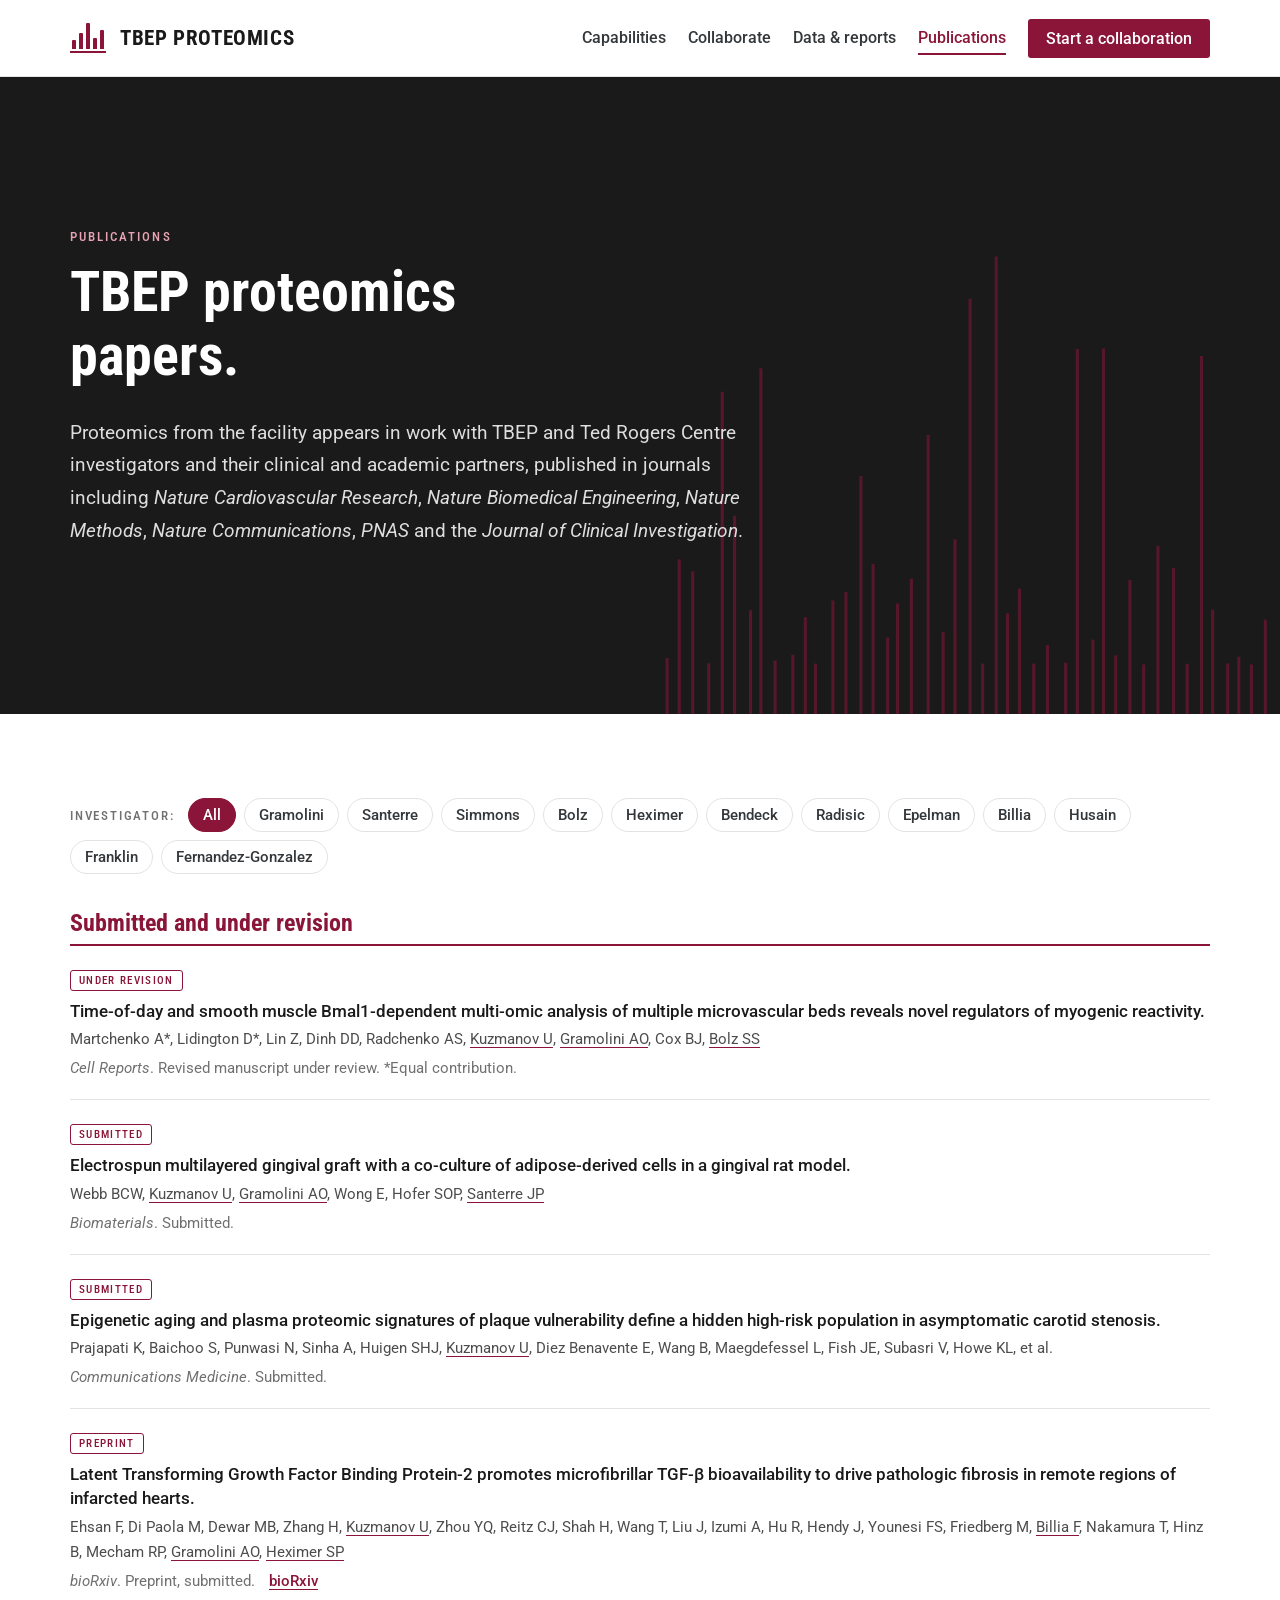
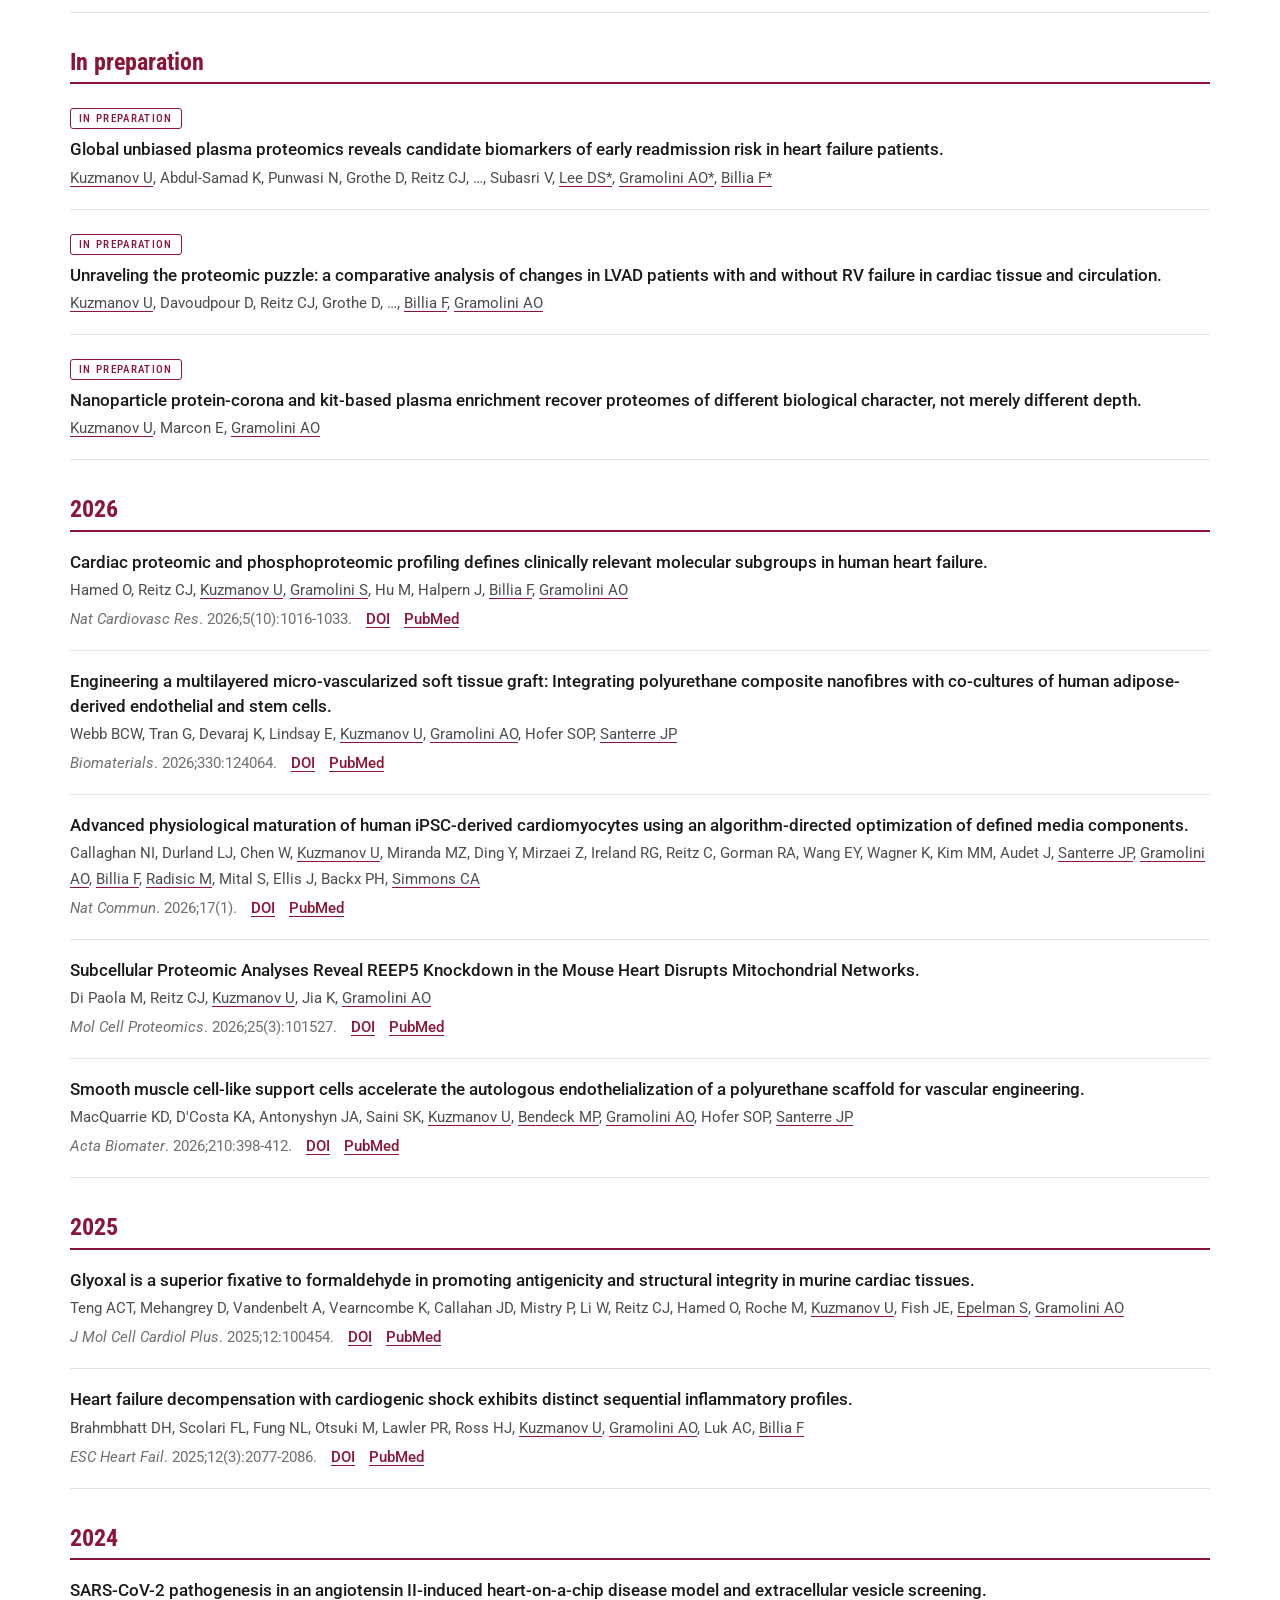
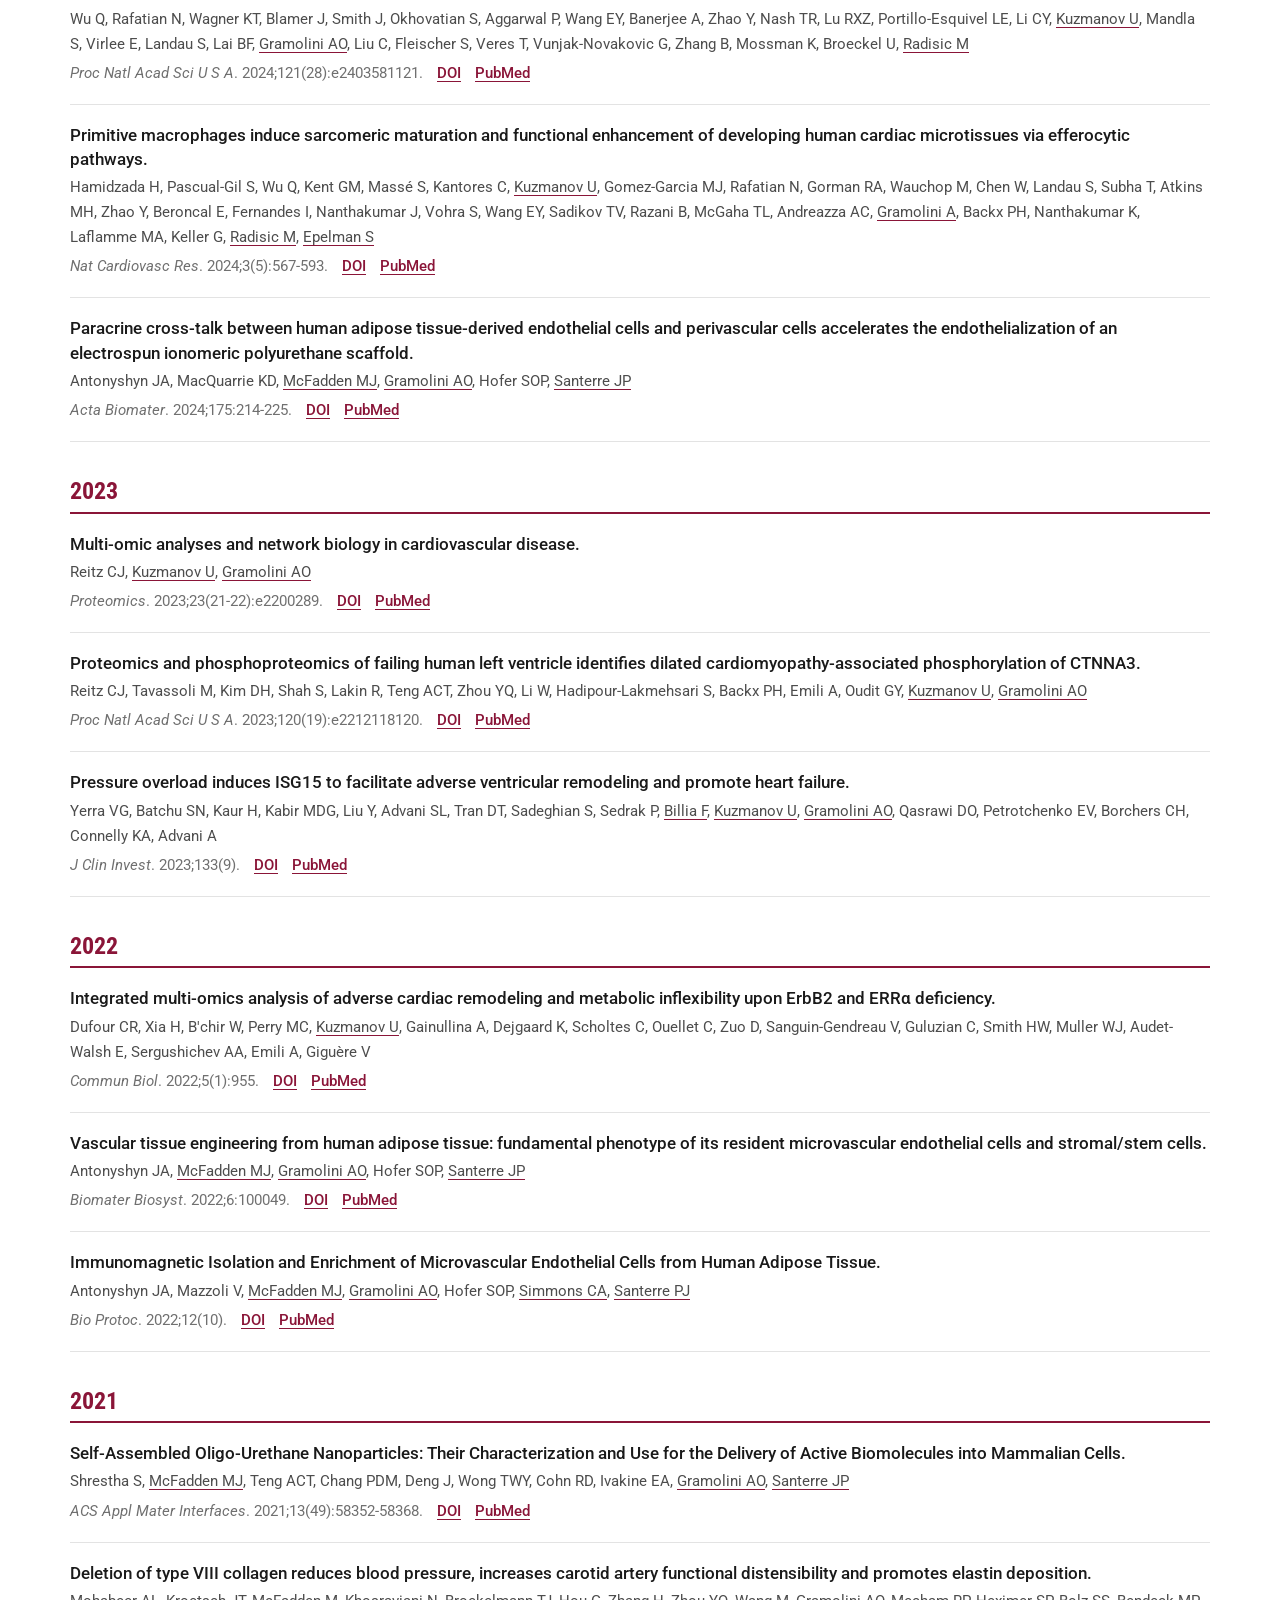
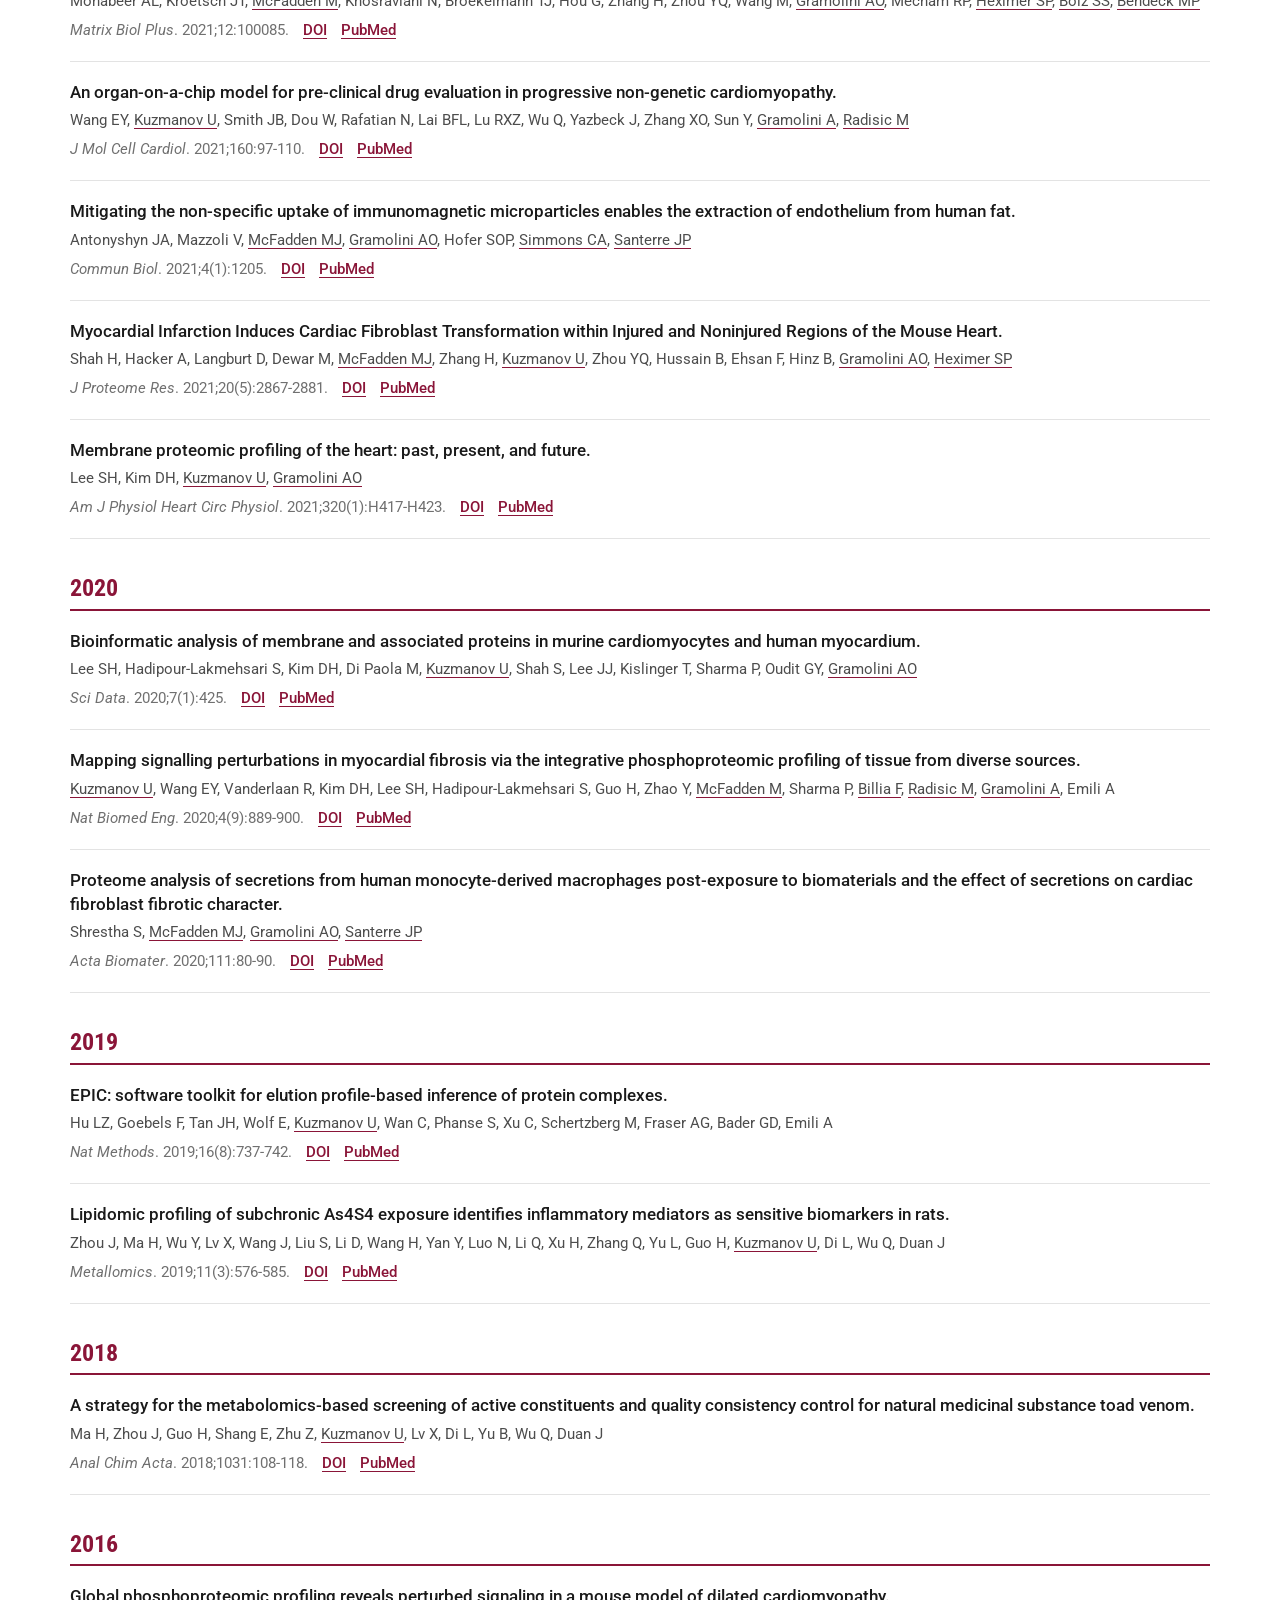
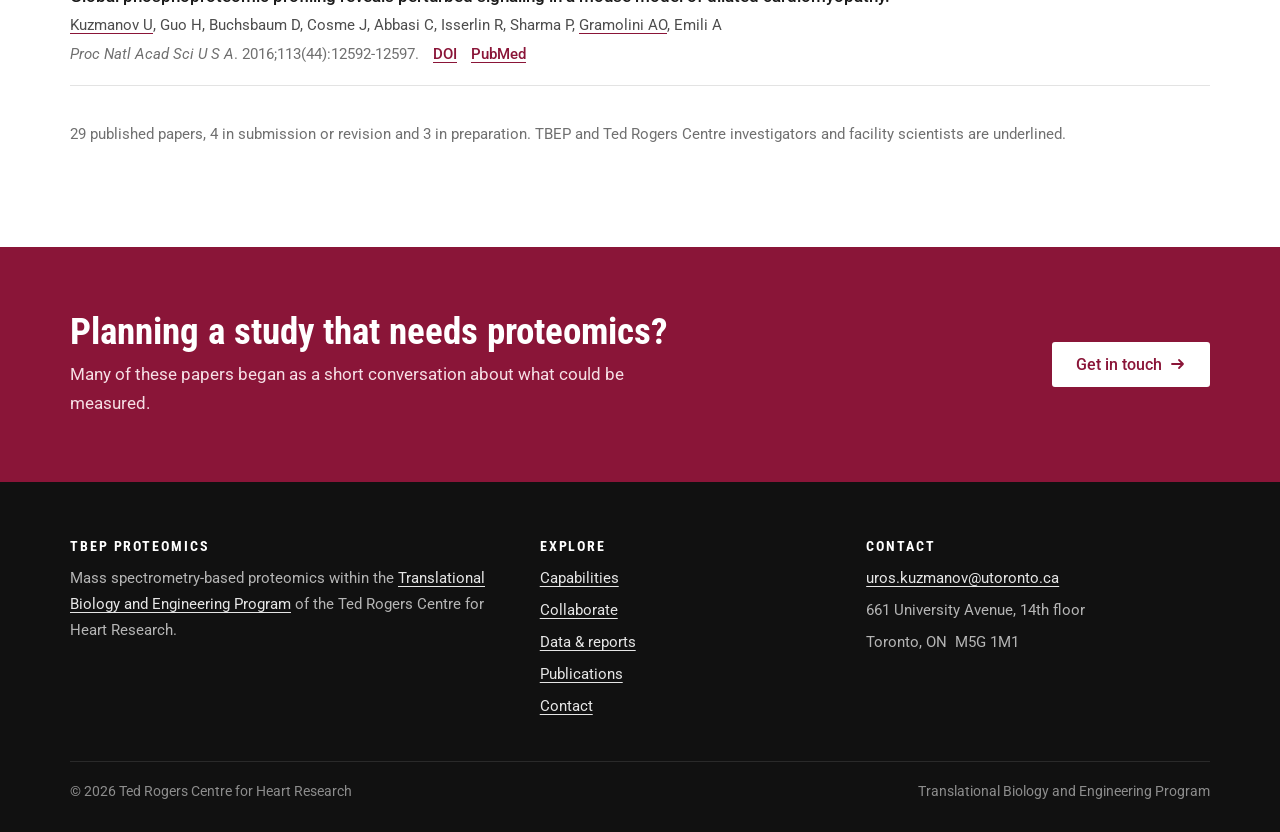
==== publications.html @ fb55aae5 "Initial commit" ====
<!doctype html>
<html lang="en">
<head>
<meta charset="utf-8">
<meta name="viewport" content="width=device-width, initial-scale=1">
<title>Publications | TBEP Proteomics</title>
<meta name="description" content="TBEP proteomics papers: publications from the facility with Translational Biology and Engineering Program and Ted Rogers Centre investigators.">
<meta name="theme-color" content="#8a1538">
<link rel="preconnect" href="https://fonts.googleapis.com">
<link rel="preconnect" href="https://fonts.gstatic.com" crossorigin>
<link href="https://fonts.googleapis.com/css2?family=Roboto:wght@400;500;700&family=Roboto+Condensed:wght@400;700&display=swap" rel="stylesheet">
<link rel="stylesheet" href="assets/css/style.css">
</head>
<body>
<a class="skip" href="#main">Skip to content</a>
<header class="site-header">
  <div class="wrap">
    <!-- LOGO: replace the text mark below with the official Ted Rogers Centre / TBEP logo file if preferred (see README). -->
    <a class="brand" href="index.html" aria-label="TBEP Proteomics home">
      <span class="mark" aria-hidden="true"><i></i><i></i><i></i><i></i><i></i></span>
      <span><b>TBEP Proteomics</b><small>Translational Biology and Engineering Program · Ted Rogers Centre for Heart Research</small></span>
    </a>
    <button class="menu-toggle" aria-label="Menu" aria-expanded="false" aria-controls="nav"><span></span><span></span><span></span></button>
    <nav class="nav" id="nav" aria-label="Main"><a href="capabilities.html">Capabilities</a><a href="collaborate.html">Collaborate</a><a href="analytics.html">Data &amp; reports</a><a href="publications.html" aria-current="page">Publications</a><a class="btn" href="contact.html">Start a collaboration</a></nav>
  </div>
</header>
<main id="main">
<section class="hero page-hero">
  <svg class="hero-spec" viewBox="0 0 620 300" preserveAspectRatio="none" aria-hidden="true"><line style="--i:0;--v:0.62" x1="6.9" x2="6.9" y1="300" y2="266.1"/><line style="--i:1;--v:0.39" x1="18.6" x2="18.6" y1="300" y2="206.6"/><line style="--i:2;--v:0.13" x1="31.7" x2="31.7" y1="300" y2="213.8"/><line style="--i:3;--v:0.17" x1="47.2" x2="47.2" y1="300" y2="269.3"/><line style="--i:4;--v:0.20" x1="60.3" x2="60.3" y1="300" y2="105.5"/><line style="--i:5;--v:0.86" x1="72.3" x2="72.3" y1="300" y2="180.3"/><line style="--i:6;--v:0.88" x1="87.7" x2="87.7" y1="300" y2="237.3"/><line style="--i:7;--v:0.33" x1="97.7" x2="97.7" y1="300" y2="91.3"/><line style="--i:8;--v:0.35" x1="111.5" x2="111.5" y1="300" y2="267.7"/><line style="--i:9;--v:0.57" x1="128.7" x2="128.7" y1="300" y2="264.2"/><line style="--i:10;--v:0.54" x1="140.8" x2="140.8" y1="300" y2="241.5"/><line style="--i:11;--v:0.26" x1="150.6" x2="150.6" y1="300" y2="269.5"/><line style="--i:12;--v:0.35" x1="167.5" x2="167.5" y1="300" y2="231.4"/><line style="--i:13;--v:0.34" x1="180.1" x2="180.1" y1="300" y2="226.2"/><line style="--i:14;--v:0.30" x1="194.6" x2="194.6" y1="300" y2="156.3"/><line style="--i:15;--v:0.80" x1="206.4" x2="206.4" y1="300" y2="209.4"/><line style="--i:16;--v:0.88" x1="220.6" x2="220.6" y1="300" y2="253.8"/><line style="--i:17;--v:0.71" x1="230.1" x2="230.1" y1="300" y2="233.3"/><line style="--i:18;--v:0.13" x1="243.5" x2="243.5" y1="300" y2="218.2"/><line style="--i:19;--v:0.56" x1="259.8" x2="259.8" y1="300" y2="131.5"/><line style="--i:20;--v:0.66" x1="274.3" x2="274.3" y1="300" y2="250.5"/><line style="--i:21;--v:0.46" x1="285.8" x2="285.8" y1="300" y2="194.6"/><line style="--i:22;--v:0.48" x1="300.4" x2="300.4" y1="300" y2="49.4"/><line style="--i:23;--v:0.66" x1="312.6" x2="312.6" y1="300" y2="269.5"/><line style="--i:24;--v:0.76" x1="325.7" x2="325.7" y1="300" y2="23.8"/><line style="--i:25;--v:0.63" x1="336.7" x2="336.7" y1="300" y2="239.2"/><line style="--i:26;--v:0.23" x1="348.3" x2="348.3" y1="300" y2="224.3"/><line style="--i:27;--v:0.71" x1="362.1" x2="362.1" y1="300" y2="269.5"/><line style="--i:28;--v:0.41" x1="375.4" x2="375.4" y1="300" y2="258.4"/><line style="--i:29;--v:0.46" x1="393.0" x2="393.0" y1="300" y2="269.0"/><line style="--i:30;--v:0.76" x1="404.3" x2="404.3" y1="300" y2="79.7"/><line style="--i:31;--v:0.43" x1="419.4" x2="419.4" y1="300" y2="255.0"/><line style="--i:32;--v:0.87" x1="429.6" x2="429.6" y1="300" y2="79.3"/><line style="--i:33;--v:0.29" x1="441.5" x2="441.5" y1="300" y2="264.5"/><line style="--i:34;--v:0.57" x1="455.2" x2="455.2" y1="300" y2="219.1"/><line style="--i:35;--v:0.44" x1="468.6" x2="468.6" y1="300" y2="270.0"/><line style="--i:36;--v:0.86" x1="482.4" x2="482.4" y1="300" y2="198.4"/><line style="--i:37;--v:0.59" x1="497.5" x2="497.5" y1="300" y2="211.8"/><line style="--i:38;--v:0.82" x1="510.7" x2="510.7" y1="300" y2="269.6"/><line style="--i:39;--v:0.74" x1="524.5" x2="524.5" y1="300" y2="83.9"/><line style="--i:40;--v:0.18" x1="535.4" x2="535.4" y1="300" y2="236.9"/><line style="--i:41;--v:0.15" x1="550.0" x2="550.0" y1="300" y2="269.4"/><line style="--i:42;--v:0.37" x1="560.7" x2="560.7" y1="300" y2="265.4"/><line style="--i:43;--v:0.22" x1="572.9" x2="572.9" y1="300" y2="270.0"/><line style="--i:44;--v:0.12" x1="586.4" x2="586.4" y1="300" y2="243.0"/><line style="--i:45;--v:0.22" x1="604.2" x2="604.2" y1="300" y2="184.5"/></svg>
  <div class="wrap">
    <p class="eyebrow">Publications</p>
    <h1>TBEP proteomics papers.</h1>
    <p class="lead">Proteomics from the facility appears in work with TBEP and Ted Rogers Centre investigators and their clinical and academic partners, published in journals including <em>Nature Cardiovascular Research</em>, <em>Nature Biomedical Engineering</em>, <em>Nature Methods</em>, <em>Nature Communications</em>, <em>PNAS</em> and the <em>Journal of Clinical Investigation</em>.</p>
    
  </div>
</section>

<section>
  <div class="wrap">
    <div class="pub-filter reveal" role="group" aria-label="Filter by investigator"><span>Investigator:</span><button type="button" class="chip on" data-lab="">All</button><button type="button" class="chip" data-lab="Gramolini">Gramolini</button><button type="button" class="chip" data-lab="Santerre">Santerre</button><button type="button" class="chip" data-lab="Simmons">Simmons</button><button type="button" class="chip" data-lab="Bolz">Bolz</button><button type="button" class="chip" data-lab="Heximer">Heximer</button><button type="button" class="chip" data-lab="Bendeck">Bendeck</button><button type="button" class="chip" data-lab="Radisic">Radisic</button><button type="button" class="chip" data-lab="Epelman">Epelman</button><button type="button" class="chip" data-lab="Billia">Billia</button><button type="button" class="chip" data-lab="Husain">Husain</button><button type="button" class="chip" data-lab="Franklin">Franklin</button><button type="button" class="chip" data-lab="Fernandez-Gonzalez">Fernandez-Gonzalez</button></div>
    <div class="pub-year reveal" data-year><h3>Submitted and under revision</h3><ul class="pubs"><li class="pub" data-labs="Gramolini Bolz"><span class="badge">Under revision</span><p class="pub-title">Time-of-day and smooth muscle Bmal1-dependent multi-omic analysis of multiple microvascular beds reveals novel regulators of myogenic reactivity.</p><p class="pub-authors">Martchenko A*, Lidington D*, Lin Z, Dinh DD, Radchenko AS, <span class="pi">Kuzmanov U</span>, <span class="pi">Gramolini AO</span>, Cox BJ, <span class="pi">Bolz SS</span></p><p class="pub-src"><em>Cell Reports</em>. Revised manuscript under review. *Equal contribution.<span class="pub-links"></span></p></li><li class="pub" data-labs="Gramolini Santerre"><span class="badge">Submitted</span><p class="pub-title">Electrospun multilayered gingival graft with a co-culture of adipose-derived cells in a gingival rat model.</p><p class="pub-authors">Webb BCW, <span class="pi">Kuzmanov U</span>, <span class="pi">Gramolini AO</span>, Wong E, Hofer SOP, <span class="pi">Santerre JP</span></p><p class="pub-src"><em>Biomaterials</em>. Submitted.<span class="pub-links"></span></p></li><li class="pub" data-labs=""><span class="badge">Submitted</span><p class="pub-title">Epigenetic aging and plasma proteomic signatures of plaque vulnerability define a hidden high-risk population in asymptomatic carotid stenosis.</p><p class="pub-authors">Prajapati K, Baichoo S, Punwasi N, Sinha A, Huigen SHJ, <span class="pi">Kuzmanov U</span>, Diez Benavente E, Wang B, Maegdefessel L, Fish JE, Subasri V, Howe KL, et al.</p><p class="pub-src"><em>Communications Medicine</em>. Submitted.<span class="pub-links"></span></p></li><li class="pub" data-labs="Gramolini Heximer Billia"><span class="badge">Preprint</span><p class="pub-title">Latent Transforming Growth Factor Binding Protein-2 promotes microfibrillar TGF-β bioavailability to drive pathologic fibrosis in remote regions of infarcted hearts.</p><p class="pub-authors">Ehsan F, Di Paola M, Dewar MB, Zhang H, <span class="pi">Kuzmanov U</span>, Zhou YQ, Reitz CJ, Shah H, Wang T, Liu J, Izumi A, Hu R, Hendy J, Younesi FS, Friedberg M, <span class="pi">Billia F</span>, Nakamura T, Hinz B, Mecham RP, <span class="pi">Gramolini AO</span>, <span class="pi">Heximer SP</span></p><p class="pub-src"><em>bioRxiv</em>. Preprint, submitted.<span class="pub-links"> <a href="https://www.biorxiv.org/content/10.64898/2026.10.28.762676v2" target="_blank" rel="noopener">bioRxiv</a></span></p></li></ul></div>
    <div class="pub-year reveal" data-year><h3>In preparation</h3><ul class="pubs"><li class="pub" data-labs="Gramolini Billia"><span class="badge">In preparation</span><p class="pub-title">Global unbiased plasma proteomics reveals candidate biomarkers of early readmission risk in heart failure patients.</p><p class="pub-authors"><span class="pi">Kuzmanov U</span>, Abdul-Samad K, Punwasi N, Grothe D, Reitz CJ, …, Subasri V, <span class="pi">Lee DS*</span>, <span class="pi">Gramolini AO*</span>, <span class="pi">Billia F*</span></p></li><li class="pub" data-labs="Gramolini Billia"><span class="badge">In preparation</span><p class="pub-title">Unraveling the proteomic puzzle: a comparative analysis of changes in LVAD patients with and without RV failure in cardiac tissue and circulation.</p><p class="pub-authors"><span class="pi">Kuzmanov U</span>, Davoudpour D, Reitz CJ, Grothe D, …, <span class="pi">Billia F</span>, <span class="pi">Gramolini AO</span></p></li><li class="pub" data-labs="Gramolini"><span class="badge">In preparation</span><p class="pub-title">Nanoparticle protein-corona and kit-based plasma enrichment recover proteomes of different biological character, not merely different depth.</p><p class="pub-authors"><span class="pi">Kuzmanov U</span>, Marcon E, <span class="pi">Gramolini AO</span></p></li></ul></div>
    <div class="pub-year" data-year><h3>2026</h3><ul class="pubs"><li class="pub" data-labs="Gramolini Billia"><p class="pub-title">Cardiac proteomic and phosphoproteomic profiling defines clinically relevant  molecular subgroups in human heart failure.</p><p class="pub-authors">Hamed O, Reitz CJ, <span class="pi">Kuzmanov U</span>, <span class="pi">Gramolini S</span>, Hu M, Halpern J, <span class="pi">Billia F</span>, <span class="pi">Gramolini AO</span></p><p class="pub-src"><em>Nat Cardiovasc Res</em>. 2026;5(10):1016-1033.<span class="pub-links"> <a href="https://doi.org/10.1038/s44161-026-00880-w" target="_blank" rel="noopener">DOI</a> <a href="https://pubmed.ncbi.nlm.nih.gov/42791324/" target="_blank" rel="noopener">PubMed</a></span></p></li><li class="pub" data-labs="Gramolini Santerre"><p class="pub-title">Engineering a multilayered micro-vascularized soft tissue graft: Integrating  polyurethane composite nanofibres with co-cultures of human adipose-derived endothelial and stem cells.</p><p class="pub-authors">Webb BCW, Tran G, Devaraj K, Lindsay E, <span class="pi">Kuzmanov U</span>, <span class="pi">Gramolini AO</span>, Hofer SOP, <span class="pi">Santerre JP</span></p><p class="pub-src"><em>Biomaterials</em>. 2026;330:124064.<span class="pub-links"> <a href="https://doi.org/10.1016/j.biomaterials.2026.124064" target="_blank" rel="noopener">DOI</a> <a href="https://pubmed.ncbi.nlm.nih.gov/41702229/" target="_blank" rel="noopener">PubMed</a></span></p></li><li class="pub" data-labs="Gramolini Santerre Simmons Radisic Billia"><p class="pub-title">Advanced physiological maturation of human iPSC-derived cardiomyocytes using an  algorithm-directed optimization of defined media components.</p><p class="pub-authors">Callaghan NI, Durland LJ, Chen W, <span class="pi">Kuzmanov U</span>, Miranda MZ, Ding Y, Mirzaei Z, Ireland RG, Reitz C, Gorman RA, Wang EY, Wagner K, Kim MM, Audet J, <span class="pi">Santerre JP</span>, <span class="pi">Gramolini AO</span>, <span class="pi">Billia F</span>, <span class="pi">Radisic M</span>, Mital S, Ellis J, Backx PH, <span class="pi">Simmons CA</span></p><p class="pub-src"><em>Nat Commun</em>. 2026;17(1).<span class="pub-links"> <a href="https://doi.org/10.1038/s41467-026-70550-9" target="_blank" rel="noopener">DOI</a> <a href="https://pubmed.ncbi.nlm.nih.gov/41916979/" target="_blank" rel="noopener">PubMed</a></span></p></li><li class="pub" data-labs="Gramolini"><p class="pub-title">Subcellular Proteomic Analyses Reveal REEP5 Knockdown in the Mouse Heart Disrupts  Mitochondrial Networks.</p><p class="pub-authors">Di Paola M, Reitz CJ, <span class="pi">Kuzmanov U</span>, Jia K, <span class="pi">Gramolini AO</span></p><p class="pub-src"><em>Mol Cell Proteomics</em>. 2026;25(3):101527.<span class="pub-links"> <a href="https://doi.org/10.1016/j.mcpro.2026.101527" target="_blank" rel="noopener">DOI</a> <a href="https://pubmed.ncbi.nlm.nih.gov/41672147/" target="_blank" rel="noopener">PubMed</a></span></p></li><li class="pub" data-labs="Gramolini Santerre Bendeck"><p class="pub-title">Smooth muscle cell-like support cells accelerate the autologous  endothelialization of a polyurethane scaffold for vascular engineering.</p><p class="pub-authors">MacQuarrie KD, D&#x27;Costa KA, Antonyshyn JA, Saini SK, <span class="pi">Kuzmanov U</span>, <span class="pi">Bendeck MP</span>, <span class="pi">Gramolini AO</span>, Hofer SOP, <span class="pi">Santerre JP</span></p><p class="pub-src"><em>Acta Biomater</em>. 2026;210:398-412.<span class="pub-links"> <a href="https://doi.org/10.1016/j.actbio.2025.12.011" target="_blank" rel="noopener">DOI</a> <a href="https://pubmed.ncbi.nlm.nih.gov/41354191/" target="_blank" rel="noopener">PubMed</a></span></p></li></ul></div><div class="pub-year" data-year><h3>2025</h3><ul class="pubs"><li class="pub" data-labs="Gramolini Epelman"><p class="pub-title">Glyoxal is a superior fixative to formaldehyde in promoting antigenicity and  structural integrity in murine cardiac tissues.</p><p class="pub-authors">Teng ACT, Mehangrey D, Vandenbelt A, Vearncombe K, Callahan JD, Mistry P, Li W, Reitz CJ, Hamed O, Roche M, <span class="pi">Kuzmanov U</span>, Fish JE, <span class="pi">Epelman S</span>, <span class="pi">Gramolini AO</span></p><p class="pub-src"><em>J Mol Cell Cardiol Plus</em>. 2025;12:100454.<span class="pub-links"> <a href="https://doi.org/10.1016/j.jmccpl.2025.100454" target="_blank" rel="noopener">DOI</a> <a href="https://pubmed.ncbi.nlm.nih.gov/40485774/" target="_blank" rel="noopener">PubMed</a></span></p></li><li class="pub" data-labs="Gramolini Billia"><p class="pub-title">Heart failure decompensation with cardiogenic shock exhibits distinct sequential  inflammatory profiles.</p><p class="pub-authors">Brahmbhatt DH, Scolari FL, Fung NL, Otsuki M, Lawler PR, Ross HJ, <span class="pi">Kuzmanov U</span>, <span class="pi">Gramolini AO</span>, Luk AC, <span class="pi">Billia F</span></p><p class="pub-src"><em>ESC Heart Fail</em>. 2025;12(3):2077-2086.<span class="pub-links"> <a href="https://doi.org/10.1002/ehf2.15217" target="_blank" rel="noopener">DOI</a> <a href="https://pubmed.ncbi.nlm.nih.gov/39925014/" target="_blank" rel="noopener">PubMed</a></span></p></li></ul></div><div class="pub-year" data-year><h3>2024</h3><ul class="pubs"><li class="pub" data-labs="Gramolini Radisic"><p class="pub-title">SARS-CoV-2 pathogenesis in an angiotensin II-induced heart-on-a-chip disease  model and extracellular vesicle screening.</p><p class="pub-authors">Wu Q, Rafatian N, Wagner KT, Blamer J, Smith J, Okhovatian S, Aggarwal P, Wang EY, Banerjee A, Zhao Y, Nash TR, Lu RXZ, Portillo-Esquivel LE, Li CY, <span class="pi">Kuzmanov U</span>, Mandla S, Virlee E, Landau S, Lai BF, <span class="pi">Gramolini AO</span>, Liu C, Fleischer S, Veres T, Vunjak-Novakovic G, Zhang B, Mossman K, Broeckel U, <span class="pi">Radisic M</span></p><p class="pub-src"><em>Proc Natl Acad Sci U S A</em>. 2024;121(28):e2403581121.<span class="pub-links"> <a href="https://doi.org/10.1073/pnas.2403581121" target="_blank" rel="noopener">DOI</a> <a href="https://pubmed.ncbi.nlm.nih.gov/38968108/" target="_blank" rel="noopener">PubMed</a></span></p></li><li class="pub" data-labs="Gramolini Radisic Epelman"><p class="pub-title">Primitive macrophages induce sarcomeric maturation and functional enhancement of  developing human cardiac microtissues via efferocytic pathways.</p><p class="pub-authors">Hamidzada H, Pascual-Gil S, Wu Q, Kent GM, Massé S, Kantores C, <span class="pi">Kuzmanov U</span>, Gomez-Garcia MJ, Rafatian N, Gorman RA, Wauchop M, Chen W, Landau S, Subha T, Atkins MH, Zhao Y, Beroncal E, Fernandes I, Nanthakumar J, Vohra S, Wang EY, Sadikov TV, Razani B, McGaha TL, Andreazza AC, <span class="pi">Gramolini A</span>, Backx PH, Nanthakumar K, Laflamme MA, Keller G, <span class="pi">Radisic M</span>, <span class="pi">Epelman S</span></p><p class="pub-src"><em>Nat Cardiovasc Res</em>. 2024;3(5):567-593.<span class="pub-links"> <a href="https://doi.org/10.1038/s44161-024-00471-7" target="_blank" rel="noopener">DOI</a> <a href="https://pubmed.ncbi.nlm.nih.gov/39086373/" target="_blank" rel="noopener">PubMed</a></span></p></li><li class="pub" data-labs="Gramolini Santerre"><p class="pub-title">Paracrine cross-talk between human adipose tissue-derived endothelial cells and  perivascular cells accelerates the endothelialization of an electrospun ionomeric polyurethane scaffold.</p><p class="pub-authors">Antonyshyn JA, MacQuarrie KD, <span class="pi">McFadden MJ</span>, <span class="pi">Gramolini AO</span>, Hofer SOP, <span class="pi">Santerre JP</span></p><p class="pub-src"><em>Acta Biomater</em>. 2024;175:214-225.<span class="pub-links"> <a href="https://doi.org/10.1016/j.actbio.2023.12.037" target="_blank" rel="noopener">DOI</a> <a href="https://pubmed.ncbi.nlm.nih.gov/38158104/" target="_blank" rel="noopener">PubMed</a></span></p></li></ul></div><div class="pub-year" data-year><h3>2023</h3><ul class="pubs"><li class="pub" data-labs="Gramolini"><p class="pub-title">Multi-omic analyses and network biology in cardiovascular disease.</p><p class="pub-authors">Reitz CJ, <span class="pi">Kuzmanov U</span>, <span class="pi">Gramolini AO</span></p><p class="pub-src"><em>Proteomics</em>. 2023;23(21-22):e2200289.<span class="pub-links"> <a href="https://doi.org/10.1002/pmic.202200289" target="_blank" rel="noopener">DOI</a> <a href="https://pubmed.ncbi.nlm.nih.gov/37691071/" target="_blank" rel="noopener">PubMed</a></span></p></li><li class="pub" data-labs="Gramolini"><p class="pub-title">Proteomics and phosphoproteomics of failing human left ventricle identifies  dilated cardiomyopathy-associated phosphorylation of CTNNA3.</p><p class="pub-authors">Reitz CJ, Tavassoli M, Kim DH, Shah S, Lakin R, Teng ACT, Zhou YQ, Li W, Hadipour-Lakmehsari S, Backx PH, Emili A, Oudit GY, <span class="pi">Kuzmanov U</span>, <span class="pi">Gramolini AO</span></p><p class="pub-src"><em>Proc Natl Acad Sci U S A</em>. 2023;120(19):e2212118120.<span class="pub-links"> <a href="https://doi.org/10.1073/pnas.2212118120" target="_blank" rel="noopener">DOI</a> <a href="https://pubmed.ncbi.nlm.nih.gov/37126683/" target="_blank" rel="noopener">PubMed</a></span></p></li><li class="pub" data-labs="Gramolini Billia"><p class="pub-title">Pressure overload induces ISG15 to facilitate adverse ventricular remodeling and  promote heart failure.</p><p class="pub-authors">Yerra VG, Batchu SN, Kaur H, Kabir MDG, Liu Y, Advani SL, Tran DT, Sadeghian S, Sedrak P, <span class="pi">Billia F</span>, <span class="pi">Kuzmanov U</span>, <span class="pi">Gramolini AO</span>, Qasrawi DO, Petrotchenko EV, Borchers CH, Connelly KA, Advani A</p><p class="pub-src"><em>J Clin Invest</em>. 2023;133(9).<span class="pub-links"> <a href="https://doi.org/10.1172/JCI161453" target="_blank" rel="noopener">DOI</a> <a href="https://pubmed.ncbi.nlm.nih.gov/37115698/" target="_blank" rel="noopener">PubMed</a></span></p></li></ul></div><div class="pub-year" data-year><h3>2022</h3><ul class="pubs"><li class="pub" data-labs=""><p class="pub-title">Integrated multi-omics analysis of adverse cardiac remodeling and metabolic  inflexibility upon ErbB2 and ERRα deficiency.</p><p class="pub-authors">Dufour CR, Xia H, B&#x27;chir W, Perry MC, <span class="pi">Kuzmanov U</span>, Gainullina A, Dejgaard K, Scholtes C, Ouellet C, Zuo D, Sanguin-Gendreau V, Guluzian C, Smith HW, Muller WJ, Audet-Walsh E, Sergushichev AA, Emili A, Giguère V</p><p class="pub-src"><em>Commun Biol</em>. 2022;5(1):955.<span class="pub-links"> <a href="https://doi.org/10.1038/s42003-022-03942-4" target="_blank" rel="noopener">DOI</a> <a href="https://pubmed.ncbi.nlm.nih.gov/36097051/" target="_blank" rel="noopener">PubMed</a></span></p></li><li class="pub" data-labs="Gramolini Santerre"><p class="pub-title">Vascular tissue engineering from human adipose tissue: fundamental phenotype of  its resident microvascular endothelial cells and stromal/stem cells.</p><p class="pub-authors">Antonyshyn JA, <span class="pi">McFadden MJ</span>, <span class="pi">Gramolini AO</span>, Hofer SOP, <span class="pi">Santerre JP</span></p><p class="pub-src"><em>Biomater Biosyst</em>. 2022;6:100049.<span class="pub-links"> <a href="https://doi.org/10.1016/j.bbiosy.2022.100049" target="_blank" rel="noopener">DOI</a> <a href="https://pubmed.ncbi.nlm.nih.gov/36824164/" target="_blank" rel="noopener">PubMed</a></span></p></li><li class="pub" data-labs="Gramolini Santerre Simmons"><p class="pub-title">Immunomagnetic Isolation and Enrichment of Microvascular Endothelial Cells from  Human Adipose Tissue.</p><p class="pub-authors">Antonyshyn JA, Mazzoli V, <span class="pi">McFadden MJ</span>, <span class="pi">Gramolini AO</span>, Hofer SOP, <span class="pi">Simmons CA</span>, <span class="pi">Santerre PJ</span></p><p class="pub-src"><em>Bio Protoc</em>. 2022;12(10).<span class="pub-links"> <a href="https://doi.org/10.21769/BioProtoc.4422" target="_blank" rel="noopener">DOI</a> <a href="https://pubmed.ncbi.nlm.nih.gov/35865115/" target="_blank" rel="noopener">PubMed</a></span></p></li></ul></div><div class="pub-year" data-year><h3>2021</h3><ul class="pubs"><li class="pub" data-labs="Gramolini Santerre"><p class="pub-title">Self-Assembled Oligo-Urethane Nanoparticles: Their Characterization and Use for  the Delivery of Active Biomolecules into Mammalian Cells.</p><p class="pub-authors">Shrestha S, <span class="pi">McFadden MJ</span>, Teng ACT, Chang PDM, Deng J, Wong TWY, Cohn RD, Ivakine EA, <span class="pi">Gramolini AO</span>, <span class="pi">Santerre JP</span></p><p class="pub-src"><em>ACS Appl Mater Interfaces</em>. 2021;13(49):58352-58368.<span class="pub-links"> <a href="https://doi.org/10.1021/acsami.1c17868" target="_blank" rel="noopener">DOI</a> <a href="https://pubmed.ncbi.nlm.nih.gov/34873903/" target="_blank" rel="noopener">PubMed</a></span></p></li><li class="pub" data-labs="Gramolini Bolz Heximer Bendeck"><p class="pub-title">Deletion of type VIII collagen reduces blood pressure, increases carotid artery  functional distensibility and promotes elastin deposition.</p><p class="pub-authors">Mohabeer AL, Kroetsch JT, <span class="pi">McFadden M</span>, Khosraviani N, Broekelmann TJ, Hou G, Zhang H, Zhou YQ, Wang M, <span class="pi">Gramolini AO</span>, Mecham RP, <span class="pi">Heximer SP</span>, <span class="pi">Bolz SS</span>, <span class="pi">Bendeck MP</span></p><p class="pub-src"><em>Matrix Biol Plus</em>. 2021;12:100085.<span class="pub-links"> <a href="https://doi.org/10.1016/j.mbplus.2021.100085" target="_blank" rel="noopener">DOI</a> <a href="https://pubmed.ncbi.nlm.nih.gov/34693248/" target="_blank" rel="noopener">PubMed</a></span></p></li><li class="pub" data-labs="Gramolini Radisic"><p class="pub-title">An organ-on-a-chip model for pre-clinical drug evaluation in progressive  non-genetic cardiomyopathy.</p><p class="pub-authors">Wang EY, <span class="pi">Kuzmanov U</span>, Smith JB, Dou W, Rafatian N, Lai BFL, Lu RXZ, Wu Q, Yazbeck J, Zhang XO, Sun Y, <span class="pi">Gramolini A</span>, <span class="pi">Radisic M</span></p><p class="pub-src"><em>J Mol Cell Cardiol</em>. 2021;160:97-110.<span class="pub-links"> <a href="https://doi.org/10.1016/j.yjmcc.2021.06.012" target="_blank" rel="noopener">DOI</a> <a href="https://pubmed.ncbi.nlm.nih.gov/34216608/" target="_blank" rel="noopener">PubMed</a></span></p></li><li class="pub" data-labs="Gramolini Santerre Simmons"><p class="pub-title">Mitigating the non-specific uptake of immunomagnetic microparticles enables the  extraction of endothelium from human fat.</p><p class="pub-authors">Antonyshyn JA, Mazzoli V, <span class="pi">McFadden MJ</span>, <span class="pi">Gramolini AO</span>, Hofer SOP, <span class="pi">Simmons CA</span>, <span class="pi">Santerre JP</span></p><p class="pub-src"><em>Commun Biol</em>. 2021;4(1):1205.<span class="pub-links"> <a href="https://doi.org/10.1038/s42003-021-02732-8" target="_blank" rel="noopener">DOI</a> <a href="https://pubmed.ncbi.nlm.nih.gov/34671074/" target="_blank" rel="noopener">PubMed</a></span></p></li><li class="pub" data-labs="Gramolini Heximer"><p class="pub-title">Myocardial Infarction Induces Cardiac Fibroblast Transformation within Injured  and Noninjured Regions of the Mouse Heart.</p><p class="pub-authors">Shah H, Hacker A, Langburt D, Dewar M, <span class="pi">McFadden MJ</span>, Zhang H, <span class="pi">Kuzmanov U</span>, Zhou YQ, Hussain B, Ehsan F, Hinz B, <span class="pi">Gramolini AO</span>, <span class="pi">Heximer SP</span></p><p class="pub-src"><em>J Proteome Res</em>. 2021;20(5):2867-2881.<span class="pub-links"> <a href="https://doi.org/10.1021/acs.jproteome.1c00098" target="_blank" rel="noopener">DOI</a> <a href="https://pubmed.ncbi.nlm.nih.gov/33789425/" target="_blank" rel="noopener">PubMed</a></span></p></li><li class="pub" data-labs="Gramolini"><p class="pub-title">Membrane proteomic profiling of the heart: past, present, and future.</p><p class="pub-authors">Lee SH, Kim DH, <span class="pi">Kuzmanov U</span>, <span class="pi">Gramolini AO</span></p><p class="pub-src"><em>Am J Physiol Heart Circ Physiol</em>. 2021;320(1):H417-H423.<span class="pub-links"> <a href="https://doi.org/10.1152/ajpheart.00659.2020" target="_blank" rel="noopener">DOI</a> <a href="https://pubmed.ncbi.nlm.nih.gov/33185114/" target="_blank" rel="noopener">PubMed</a></span></p></li></ul></div><div class="pub-year" data-year><h3>2020</h3><ul class="pubs"><li class="pub" data-labs="Gramolini"><p class="pub-title">Bioinformatic analysis of membrane and associated proteins in murine  cardiomyocytes and human myocardium.</p><p class="pub-authors">Lee SH, Hadipour-Lakmehsari S, Kim DH, Di Paola M, <span class="pi">Kuzmanov U</span>, Shah S, Lee JJ, Kislinger T, Sharma P, Oudit GY, <span class="pi">Gramolini AO</span></p><p class="pub-src"><em>Sci Data</em>. 2020;7(1):425.<span class="pub-links"> <a href="https://doi.org/10.1038/s41597-020-00762-1" target="_blank" rel="noopener">DOI</a> <a href="https://pubmed.ncbi.nlm.nih.gov/33262348/" target="_blank" rel="noopener">PubMed</a></span></p></li><li class="pub" data-labs="Gramolini Radisic Billia"><p class="pub-title">Mapping signalling perturbations in myocardial fibrosis via the integrative  phosphoproteomic profiling of tissue from diverse sources.</p><p class="pub-authors"><span class="pi">Kuzmanov U</span>, Wang EY, Vanderlaan R, Kim DH, Lee SH, Hadipour-Lakmehsari S, Guo H, Zhao Y, <span class="pi">McFadden M</span>, Sharma P, <span class="pi">Billia F</span>, <span class="pi">Radisic M</span>, <span class="pi">Gramolini A</span>, Emili A</p><p class="pub-src"><em>Nat Biomed Eng</em>. 2020;4(9):889-900.<span class="pub-links"> <a href="https://doi.org/10.1038/s41551-020-0585-y" target="_blank" rel="noopener">DOI</a> <a href="https://pubmed.ncbi.nlm.nih.gov/32661320/" target="_blank" rel="noopener">PubMed</a></span></p></li><li class="pub" data-labs="Gramolini Santerre"><p class="pub-title">Proteome analysis of secretions from human monocyte-derived macrophages  post-exposure to biomaterials and the effect of secretions on cardiac fibroblast fibrotic character.</p><p class="pub-authors">Shrestha S, <span class="pi">McFadden MJ</span>, <span class="pi">Gramolini AO</span>, <span class="pi">Santerre JP</span></p><p class="pub-src"><em>Acta Biomater</em>. 2020;111:80-90.<span class="pub-links"> <a href="https://doi.org/10.1016/j.actbio.2020.04.042" target="_blank" rel="noopener">DOI</a> <a href="https://pubmed.ncbi.nlm.nih.gov/32428683/" target="_blank" rel="noopener">PubMed</a></span></p></li></ul></div><div class="pub-year" data-year><h3>2019</h3><ul class="pubs"><li class="pub" data-labs=""><p class="pub-title">EPIC: software toolkit for elution profile-based inference of protein complexes.</p><p class="pub-authors">Hu LZ, Goebels F, Tan JH, Wolf E, <span class="pi">Kuzmanov U</span>, Wan C, Phanse S, Xu C, Schertzberg M, Fraser AG, Bader GD, Emili A</p><p class="pub-src"><em>Nat Methods</em>. 2019;16(8):737-742.<span class="pub-links"> <a href="https://doi.org/10.1038/s41592-019-0461-4" target="_blank" rel="noopener">DOI</a> <a href="https://pubmed.ncbi.nlm.nih.gov/31308550/" target="_blank" rel="noopener">PubMed</a></span></p></li><li class="pub" data-labs=""><p class="pub-title">Lipidomic profiling of subchronic As4S4 exposure identifies inflammatory  mediators as sensitive biomarkers in rats.</p><p class="pub-authors">Zhou J, Ma H, Wu Y, Lv X, Wang J, Liu S, Li D, Wang H, Yan Y, Luo N, Li Q, Xu H, Zhang Q, Yu L, Guo H, <span class="pi">Kuzmanov U</span>, Di L, Wu Q, Duan J</p><p class="pub-src"><em>Metallomics</em>. 2019;11(3):576-585.<span class="pub-links"> <a href="https://doi.org/10.1039/c8mt00181b" target="_blank" rel="noopener">DOI</a> <a href="https://pubmed.ncbi.nlm.nih.gov/30648176/" target="_blank" rel="noopener">PubMed</a></span></p></li></ul></div><div class="pub-year" data-year><h3>2018</h3><ul class="pubs"><li class="pub" data-labs=""><p class="pub-title">A strategy for the metabolomics-based screening of active constituents and  quality consistency control for natural medicinal substance toad venom.</p><p class="pub-authors">Ma H, Zhou J, Guo H, Shang E, Zhu Z, <span class="pi">Kuzmanov U</span>, Lv X, Di L, Yu B, Wu Q, Duan J</p><p class="pub-src"><em>Anal Chim Acta</em>. 2018;1031:108-118.<span class="pub-links"> <a href="https://doi.org/10.1016/j.aca.2018.05.054" target="_blank" rel="noopener">DOI</a> <a href="https://pubmed.ncbi.nlm.nih.gov/30119728/" target="_blank" rel="noopener">PubMed</a></span></p></li></ul></div><div class="pub-year" data-year><h3>2016</h3><ul class="pubs"><li class="pub" data-labs="Gramolini"><p class="pub-title">Global phosphoproteomic profiling reveals perturbed signaling in a mouse model of  dilated cardiomyopathy.</p><p class="pub-authors"><span class="pi">Kuzmanov U</span>, Guo H, Buchsbaum D, Cosme J, Abbasi C, Isserlin R, Sharma P, <span class="pi">Gramolini AO</span>, Emili A</p><p class="pub-src"><em>Proc Natl Acad Sci U S A</em>. 2016;113(44):12592-12597.<span class="pub-links"> <a href="https://doi.org/10.1073/pnas.1606444113" target="_blank" rel="noopener">DOI</a> <a href="https://pubmed.ncbi.nlm.nih.gov/27742792/" target="_blank" rel="noopener">PubMed</a></span></p></li></ul></div>
    <p class="note" id="pub-empty" hidden>No joint proteomics papers with this investigator yet.</p>
    <p class="note" style="margin-top:28px">29 published papers, 4 in submission or revision and 3 in preparation. TBEP and Ted Rogers Centre investigators and facility scientists are underlined.</p>
  </div>
</section>
<section class="cta"><div class="wrap">
  <div><h2>Planning a study that needs proteomics?</h2><p>Many of these papers began as a short conversation about what could be measured.</p></div>
  <a class="btn" href="contact.html">Get in touch <svg width="16" height="16" viewBox="0 0 16 16" fill="none" stroke="currentColor" stroke-width="1.8" stroke-linecap="round" stroke-linejoin="round" aria-hidden="true"><path d="M2 8h11M9 4l4 4-4 4"/></svg></a>
</div></section>
</main>
<footer class="site-footer">
  <div class="wrap">
    <div class="top">
      <div>
        <h4>TBEP Proteomics</h4>
        <p>Mass spectrometry-based proteomics within the <a href="https://tedrogersresearch.ca/translational-biology-engineering-program/">Translational Biology and Engineering Program</a> of the Ted Rogers Centre for Heart Research.</p>
        <!-- PARTNER LOGOS: add the official Ted Rogers Centre, University of Toronto, SickKids and UHN logo files here if required. -->
      </div>
      <div>
        <h4>Explore</h4>
        <ul><li><a href="capabilities.html">Capabilities</a></li><li><a href="collaborate.html">Collaborate</a></li><li><a href="analytics.html">Data &amp; reports</a></li><li><a href="publications.html">Publications</a></li><li><a href="contact.html">Contact</a></li></ul>
      </div>
      <div>
        <h4>Contact</h4>
        <ul><li><a href="mailto:uros.kuzmanov@utoronto.ca">uros.kuzmanov@utoronto.ca</a></li><li>661 University Avenue, 14th floor</li><li>Toronto, ON&nbsp; M5G 1M1</li></ul>
      </div>
    </div>
    <div class="bottom"><span>© <span id="year">2026</span> Ted Rogers Centre for Heart Research</span><span>Translational Biology and Engineering Program</span></div>
  </div>
</footer>
<script src="assets/js/site.js" defer></script>
</body>
</html>
---- assets/css/style.css ----
/* TBEP Proteomics — local site styles (palette and type follow tedrogersresearch.ca) */
:root{--crimson:#8a1538;--crimson-600:#a51d47;--crimson-50:#faf3f5;--black:#1a1a1a;--char:#33373a;--text:#4d4d4d;--muted:#707070;--line:#e3e3e3;--soft:#f5f5f5;--white:#fff;
  --head:"Roboto Condensed","Arial Narrow",Arial,sans-serif;--body:Roboto,Helvetica,Arial,sans-serif;--wrap:1140px}
*,*::before,*::after{box-sizing:border-box}
html{scroll-behavior:smooth;-webkit-text-size-adjust:100%}
body{margin:0;background:var(--white);color:var(--text);font:400 17px/1.7 var(--body);-webkit-font-smoothing:antialiased}
img,svg,video{display:block;max-width:100%}
a{color:var(--crimson);text-underline-offset:3px}
a:hover{color:var(--crimson-600)}
:focus-visible{outline:2px solid var(--crimson);outline-offset:3px}
h1,h2,h3{font-family:var(--head);font-weight:700;color:var(--black);line-height:1.15;margin:0 0 .5em}
h1{font-size:clamp(2.3rem,4.8vw,3.5rem)}
h2{font-size:clamp(1.7rem,3vw,2.3rem);color:var(--crimson)}
h3{font-size:1.3rem}
p{margin:0 0 1em}
.wrap{width:min(100% - 36px,var(--wrap));margin-inline:auto}
.skip{position:absolute;left:-999px;top:8px;background:var(--crimson);color:#fff;padding:8px 14px;z-index:100}
.skip:focus{left:16px}
.eyebrow{font:500 .8rem/1 var(--head);letter-spacing:.16em;text-transform:uppercase;color:var(--crimson);margin:0 0 1rem}
.lead{font-size:1.2rem;max-width:62ch}
/* header */
.site-header{position:sticky;top:0;z-index:50;background:#fff;border-bottom:1px solid var(--line)}
.site-header .wrap{display:flex;align-items:center;justify-content:space-between;min-height:76px;gap:20px}
.brand{display:flex;align-items:center;gap:14px;text-decoration:none;color:var(--black)}
.brand .mark{display:inline-flex;align-items:flex-end;gap:3px;height:30px;padding:0 2px 2px;border-bottom:2px solid var(--crimson)}
.brand .mark i{width:4px;background:var(--crimson);border-radius:1px 1px 0 0}
.brand .mark i:nth-child(1){height:36%}.brand .mark i:nth-child(2){height:62%}.brand .mark i:nth-child(3){height:100%}.brand .mark i:nth-child(4){height:44%}.brand .mark i:nth-child(5){height:74%}
.brand b{display:block;font:700 1.3rem/1.1 var(--head);letter-spacing:.03em;text-transform:uppercase}
.brand small{display:block;font:400 .72rem/1.3 var(--body);color:var(--muted);letter-spacing:.02em}
.nav{display:flex;align-items:center;gap:22px}
.nav a{white-space:nowrap;font:500 .98rem var(--body);color:var(--char);text-decoration:none;padding:6px 0;border-bottom:2px solid transparent}
.nav a:hover,.nav a[aria-current=page]{color:var(--crimson);border-color:var(--crimson)}
.btn{display:inline-flex;align-items:center;gap:8px;background:var(--crimson);color:#fff!important;border:2px solid var(--crimson);padding:11px 22px;font:500 1rem var(--body);text-decoration:none;border-radius:3px;transition:background .2s,color .2s}
.btn:hover{background:var(--crimson-600);border-color:var(--crimson-600)}
.btn--ghost{background:transparent;color:#fff!important;border-color:rgba(255,255,255,.6)}
.btn--ghost:hover{background:#fff;color:var(--black)!important;border-color:#fff}
.nav .btn{padding:8px 16px;border-bottom-width:2px}
.menu-toggle{display:none;background:none;border:1px solid var(--line);border-radius:4px;width:44px;height:44px;cursor:pointer}
.menu-toggle span{display:block;width:20px;height:2px;background:var(--black);margin:4px auto}
/* hero */
.hero{background:var(--black);color:#dedede;position:relative;overflow:hidden}
.hero .wrap{position:relative;padding:92px 0 96px}
.hero h1{color:#fff;max-width:17ch}
.hero .lead{color:#dedede}
.hero .eyebrow{color:#e8a3b5}
.hero .actions{display:flex;flex-wrap:wrap;gap:14px;margin-top:28px}
.hero-spec{position:absolute;right:-20px;bottom:0;width:min(56%,640px);height:78%;color:var(--crimson);opacity:.55;pointer-events:none}
.hero-spec line{stroke:currentColor;stroke-width:3;transform-origin:50% 100%;transform-box:fill-box}
@media (prefers-reduced-motion:no-preference){.hero-spec line{animation:pk 5.5s ease-in-out infinite;animation-delay:calc(var(--i)*-0.37s)}
  @keyframes pk{0%,100%{transform:scaleY(1)}50%{transform:scaleY(calc(.35 + var(--v)))}}}
.page-hero .wrap{padding:70px 0 64px}
/* sections */
section{padding:84px 0}
.band{background:var(--soft)}
.dark{background:var(--black);color:#d0d0d0}
.dark h2{color:#fff}.dark h3{color:#fff}
.section-head{max-width:760px;margin-bottom:44px}
.grid3{display:grid;grid-template-columns:repeat(3,1fr);gap:24px}
.grid2{display:grid;grid-template-columns:repeat(2,1fr);gap:24px}
.card{background:#fff;border:1px solid var(--line);border-top:4px solid var(--crimson);padding:28px 26px;height:100%}
.card h3{margin-bottom:.4em}
.card p:last-child,.card ul:last-child{margin-bottom:0}
.card .more{font-weight:500;text-decoration:none}
.card ul,.ticks{padding:0;margin:0 0 1em;list-style:none}
.card li,.ticks li{position:relative;padding-left:22px;margin-bottom:.45em}
.card li::before,.ticks li::before{content:"";position:absolute;left:0;top:.62em;width:10px;height:2px;background:var(--crimson)}
.split{display:grid;grid-template-columns:1fr 1fr;gap:64px;align-items:start}
.steps{counter-reset:s;display:grid;grid-template-columns:repeat(5,1fr);gap:0;margin:0;padding:0;list-style:none;border:1px solid var(--line);background:#fff}
.steps li{counter-increment:s;padding:26px 22px;border-right:1px solid var(--line)}
.steps li:last-child{border-right:0}
.steps li::before{content:"0" counter(s);display:block;font:700 1.9rem/1 var(--head);color:var(--crimson);margin-bottom:12px}
.steps b{display:block;font:700 1.08rem var(--head);color:var(--black);margin-bottom:6px}
.steps span{font-size:.94rem}
.tag{display:inline-block;font:500 .72rem var(--head);letter-spacing:.14em;text-transform:uppercase;color:var(--crimson);margin-bottom:10px}
.note{font-size:.95rem;color:var(--muted)}
.cta{background:var(--crimson);color:#f6dfe5;padding:64px 0}
.cta .wrap{display:flex;justify-content:space-between;align-items:center;gap:32px;flex-wrap:wrap}
.cta h2{color:#fff;margin-bottom:.2em}
.cta p{margin:0;max-width:58ch}
.cta .btn{background:#fff;color:var(--crimson)!important;border-color:#fff}
.cta .btn:hover{background:var(--black);color:#fff!important;border-color:var(--black)}
/* walkthrough */
.walk-frame{margin:0;position:relative;border:1px solid var(--line);border-radius:8px;overflow:hidden;background:#fff;box-shadow:0 30px 60px -34px rgba(0,0,0,.5)}
.walk-bar{display:flex;align-items:center;gap:7px;padding:10px 14px;background:var(--soft);border-bottom:1px solid var(--line)}
.walk-bar span{width:10px;height:10px;border-radius:50%;background:#d0d0d0}
.walk-bar em{font:400 .78rem/1 Consolas,Menlo,monospace;font-style:normal;color:var(--muted);margin-left:10px}
.walk-video{width:100%;height:auto;aspect-ratio:16/10;background:var(--soft)}
.walk-toggle{position:absolute;right:14px;bottom:14px;width:38px;height:38px;display:grid;place-items:center;border:0;border-radius:50%;background:rgba(26,26,26,.8);color:#fff;cursor:pointer;opacity:0;transition:opacity .2s}
.walk-toggle svg{width:14px;height:14px}
.walk-frame:hover .walk-toggle,.walk-toggle:focus-visible,.walk-frame.paused .walk-toggle{opacity:1}
@media (hover:none){.walk-toggle{opacity:.85}}
/* contact */
.contact-card{background:#fff;border:1px solid var(--line);border-left:4px solid var(--crimson);padding:30px}
.contact-card dl{margin:0;display:grid;grid-template-columns:110px 1fr;gap:10px 16px}
.contact-card dt{font:500 .78rem var(--head);letter-spacing:.12em;text-transform:uppercase;color:var(--muted);padding-top:4px}
.contact-card dd{margin:0}
/* publications */
.pub-filter{display:flex;flex-wrap:wrap;align-items:center;gap:8px;margin-bottom:36px}
.pub-filter span{font:500 .8rem var(--head);letter-spacing:.14em;text-transform:uppercase;color:var(--muted);margin-right:6px}
.chip{font:500 .92rem var(--body);padding:7px 14px;border:1px solid var(--line);background:#fff;color:var(--char);border-radius:999px;cursor:pointer}
.chip:hover{border-color:var(--crimson);color:var(--crimson)}
.chip.on{background:var(--crimson);border-color:var(--crimson);color:#fff}
.pub-year{margin-bottom:36px}
.pub-year h3{font-size:1.5rem;color:var(--crimson);border-bottom:2px solid var(--crimson);padding-bottom:6px;margin-bottom:0}
.pubs{list-style:none;margin:0;padding:0}
.pub{padding:18px 0;border-bottom:1px solid var(--line)}
.pub p{margin:0}
.pub-title{font-weight:500;color:var(--black);font-size:1.05rem;line-height:1.45}
.pub-authors{font-size:.92rem;margin-top:4px!important}
.pub-authors strong{color:var(--black)}
.pub-authors .pi{text-decoration:underline;text-decoration-color:var(--crimson);text-underline-offset:3px}
.pub-src{font-size:.92rem;color:var(--muted);margin-top:4px!important}
.pub-links a{margin-left:10px;font-weight:500}
.badge{display:inline-block;font:500 .7rem var(--head);letter-spacing:.12em;text-transform:uppercase;color:var(--crimson);border:1px solid var(--crimson);padding:3px 8px;border-radius:3px;margin-bottom:8px}
/* footer */
.site-footer{background:#111;color:#b5b5b5;padding:56px 0 28px;font-size:.95rem}
.site-footer a{color:#e6e6e6}
.site-footer h4{font:700 .85rem var(--head);letter-spacing:.14em;text-transform:uppercase;color:#fff;margin:0 0 12px}
.site-footer .top{display:grid;grid-template-columns:1.5fr 1fr 1.2fr;gap:40px}
.site-footer ul{list-style:none;margin:0;padding:0}
.site-footer li{margin-bottom:6px}
.site-footer .bottom{border-top:1px solid #2a2a2a;margin-top:36px;padding-top:18px;display:flex;justify-content:space-between;gap:16px;flex-wrap:wrap;font-size:.85rem;color:#8d8d8d}
.reveal{opacity:1}
@media (prefers-reduced-motion:no-preference){.js .reveal{opacity:0;transform:translateY(14px);transition:opacity .6s,transform .6s}.js .reveal.in{opacity:1;transform:none}}
@media (max-width:1280px){.brand small{display:none}}
@media (max-width:980px){.grid3{grid-template-columns:1fr 1fr}.split{grid-template-columns:1fr;gap:36px}.steps{grid-template-columns:1fr 1fr}.steps li{border-bottom:1px solid var(--line)}.site-footer .top{grid-template-columns:1fr 1fr}}
@media (max-width:760px){section{padding:60px 0}.hero .wrap{padding:64px 0}.grid3,.grid2{grid-template-columns:1fr}.steps{grid-template-columns:1fr}.steps li{border-right:0}
  .menu-toggle{display:block}.nav{display:none;position:absolute;left:0;right:0;top:100%;background:#fff;border-bottom:1px solid var(--line);flex-direction:column;align-items:flex-start;padding:16px 18px;gap:12px}
  .menu-open .nav{display:flex}.brand small{display:none}.hero-spec{opacity:.25;width:80%}.site-footer .top{grid-template-columns:1fr}.contact-card dl{grid-template-columns:1fr;gap:2px 0}.contact-card dd{margin-bottom:10px}}
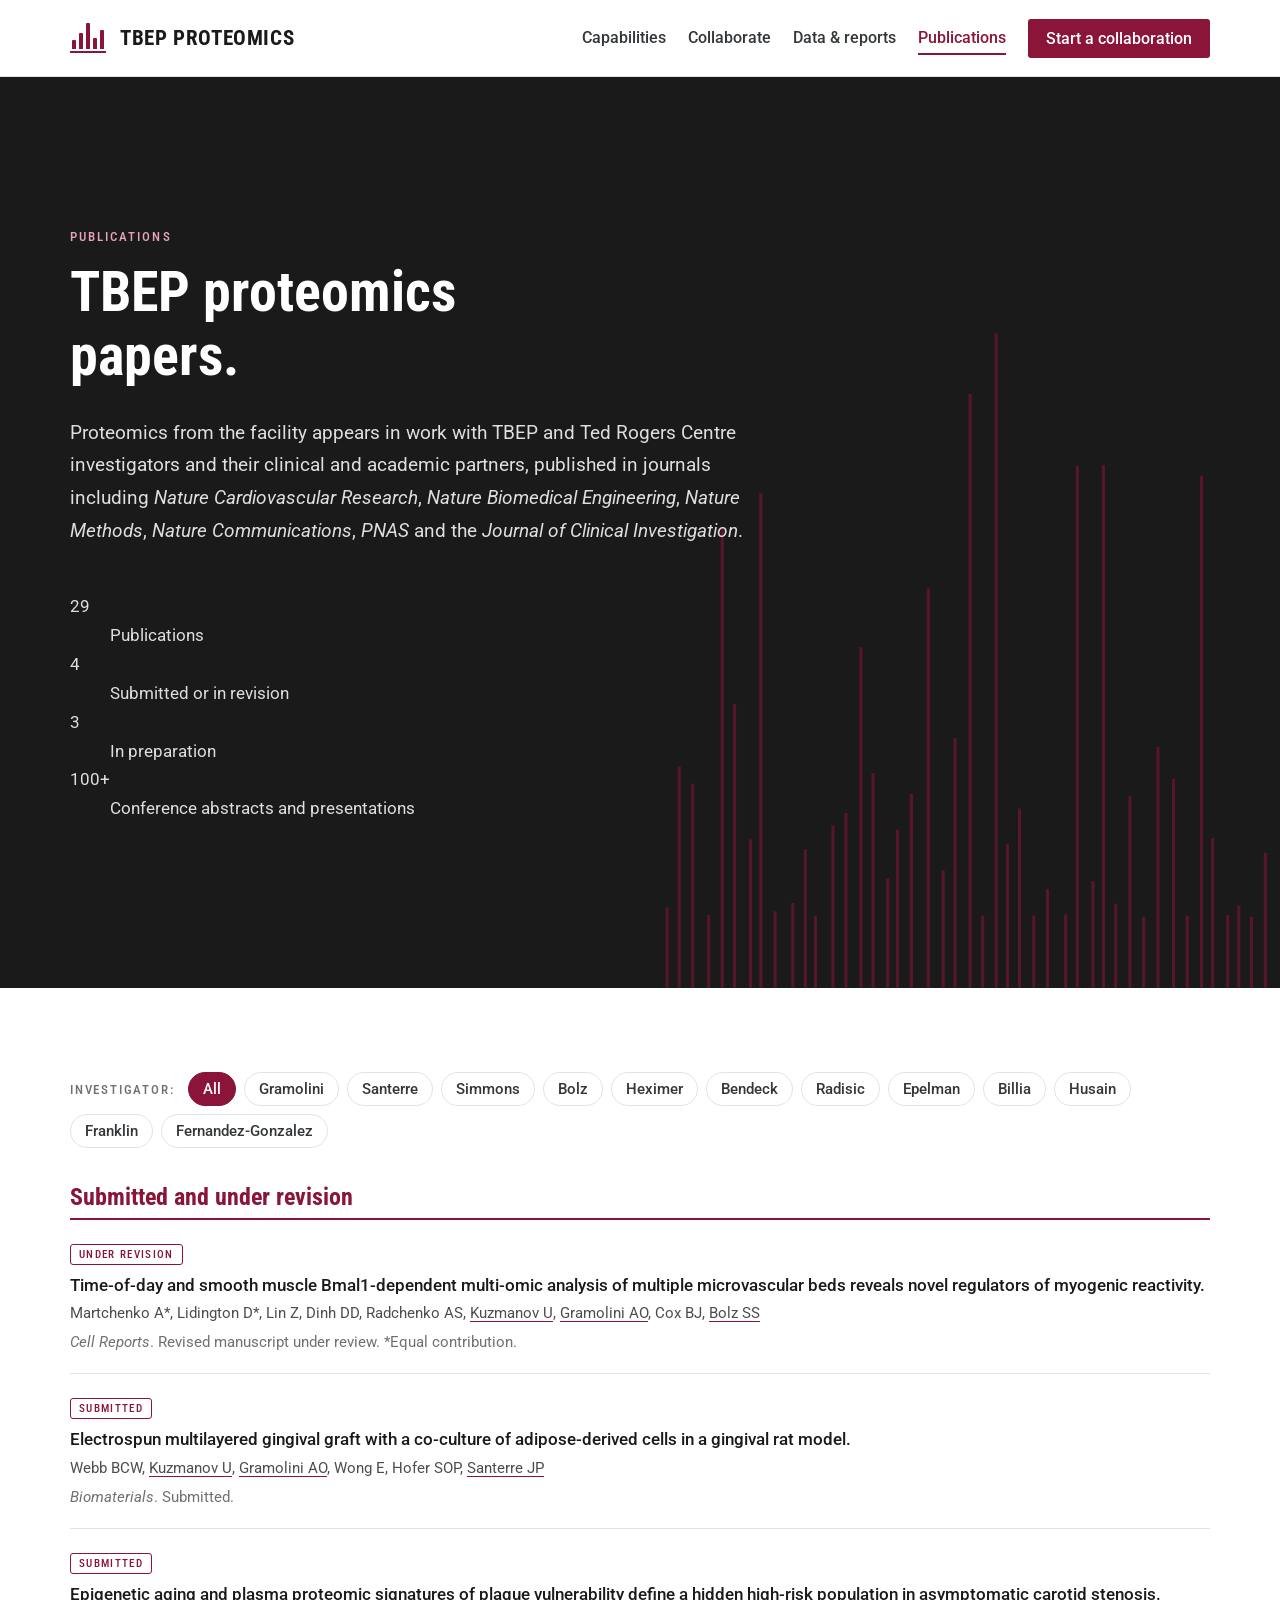
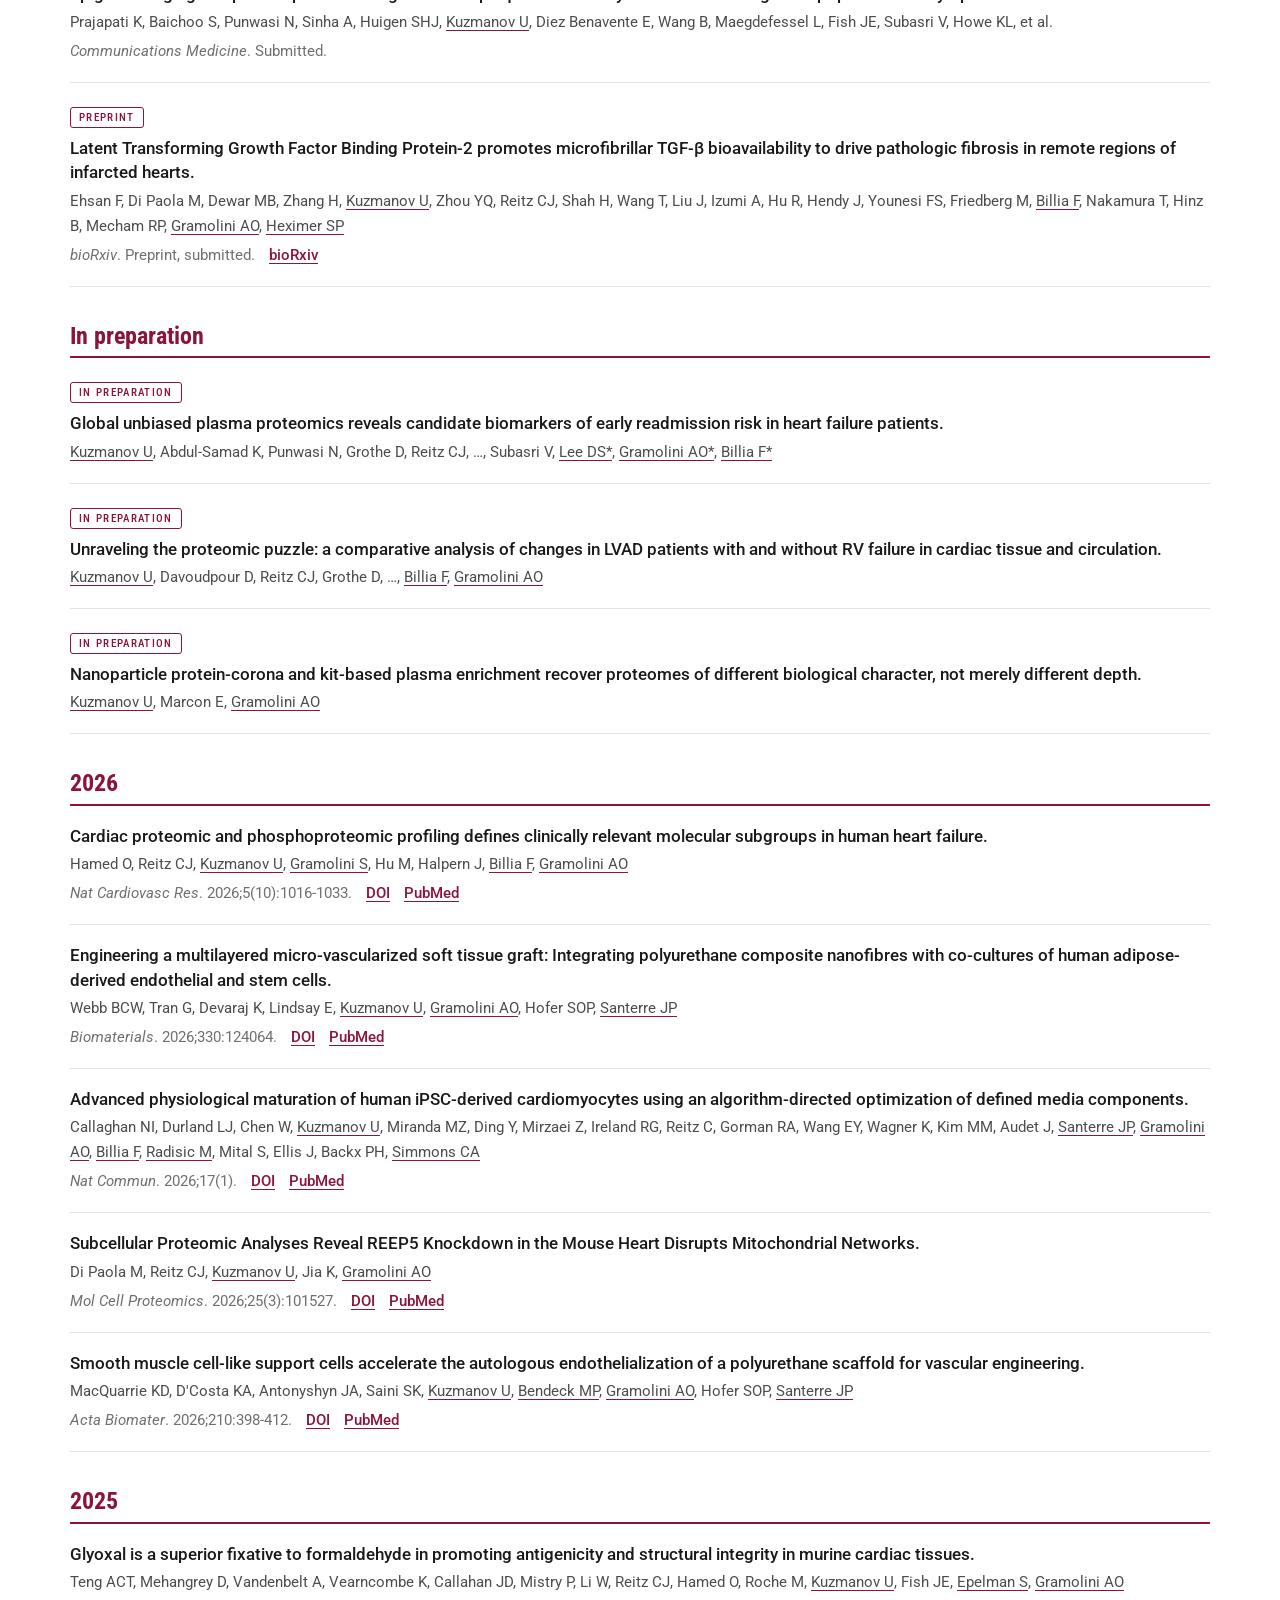
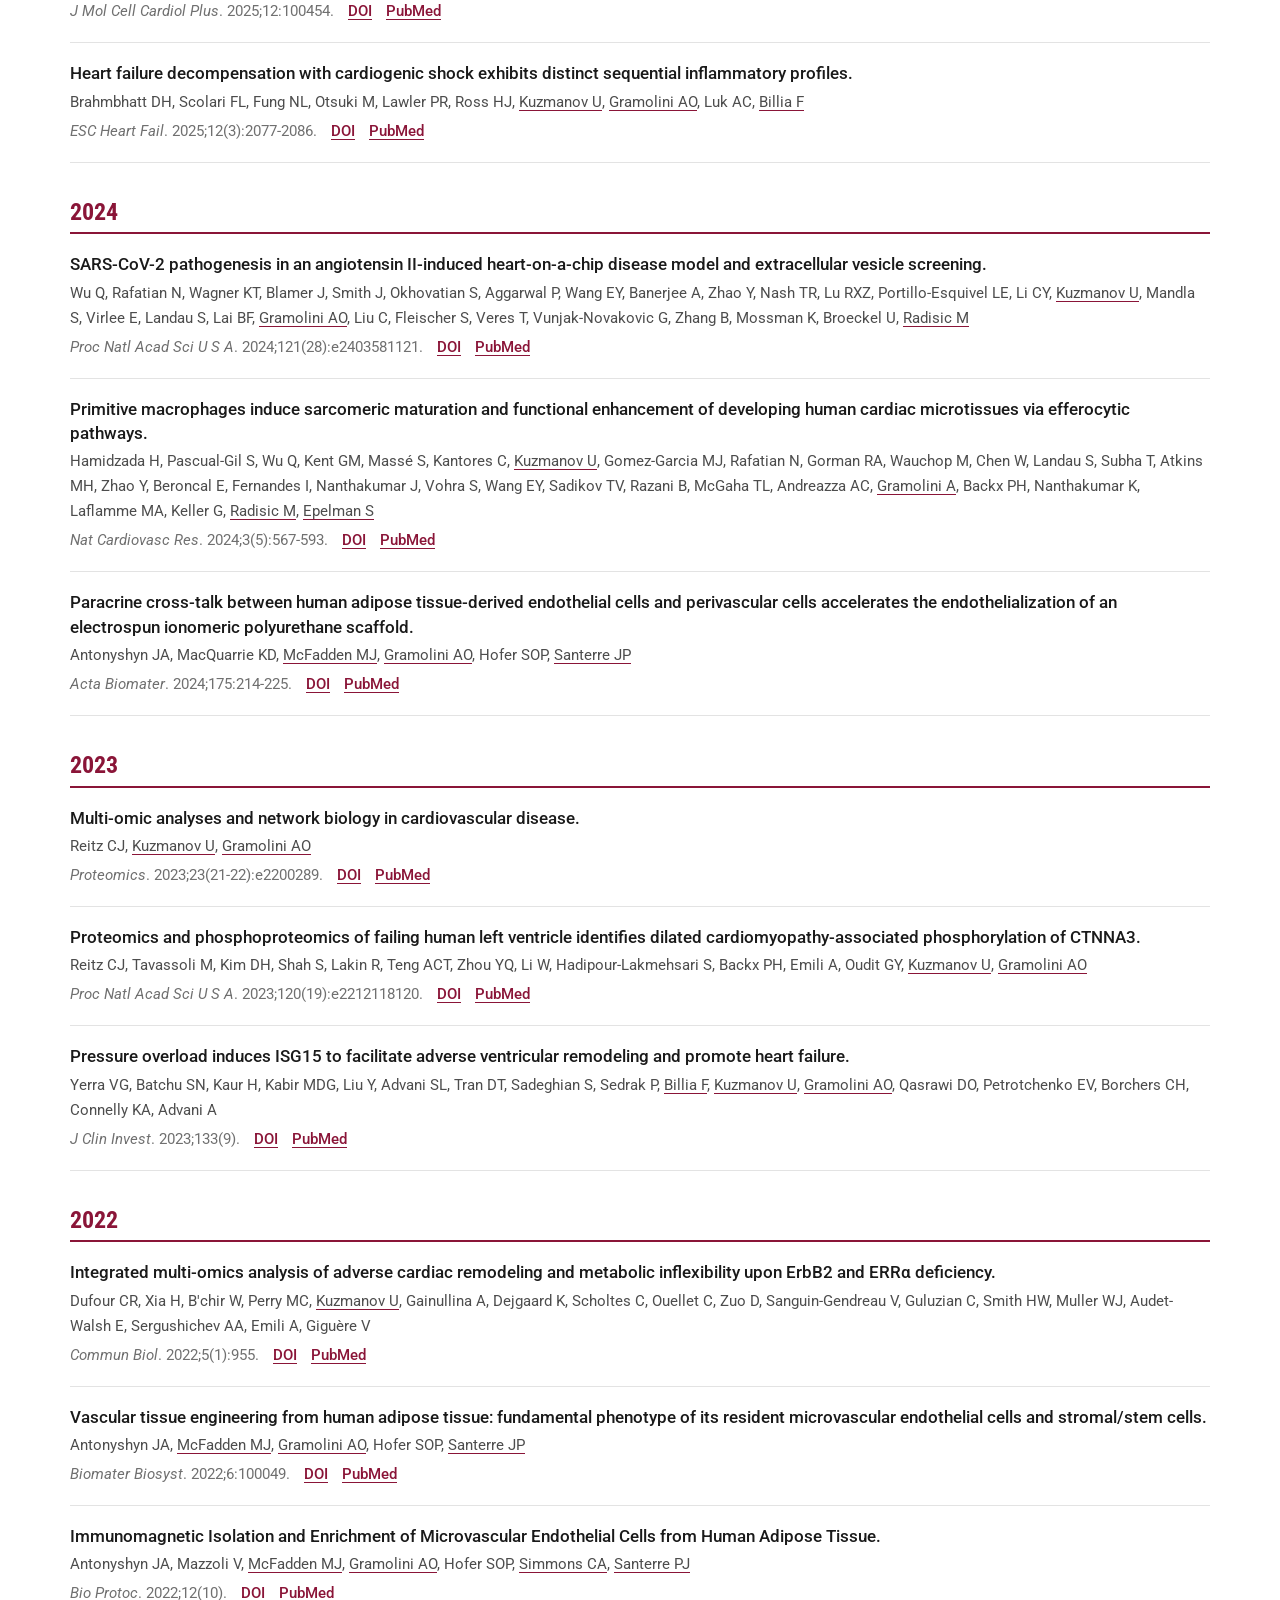
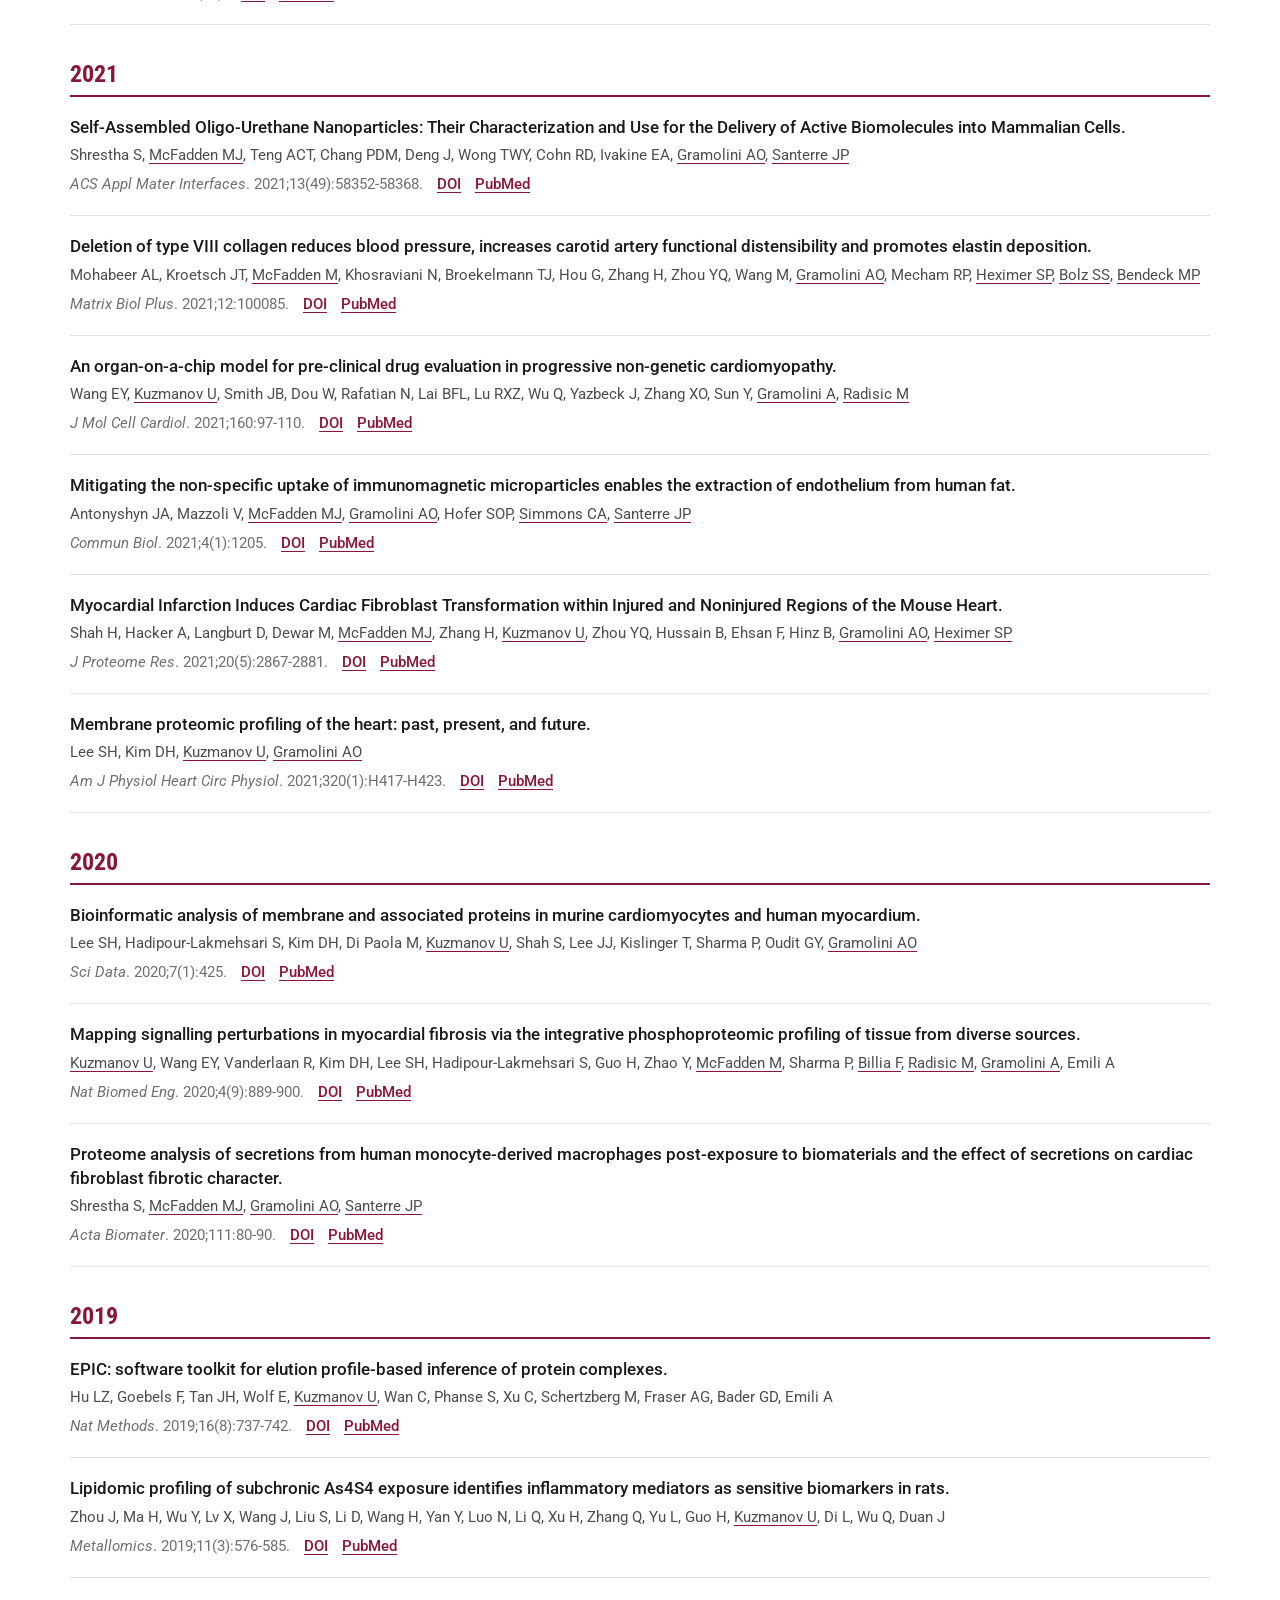
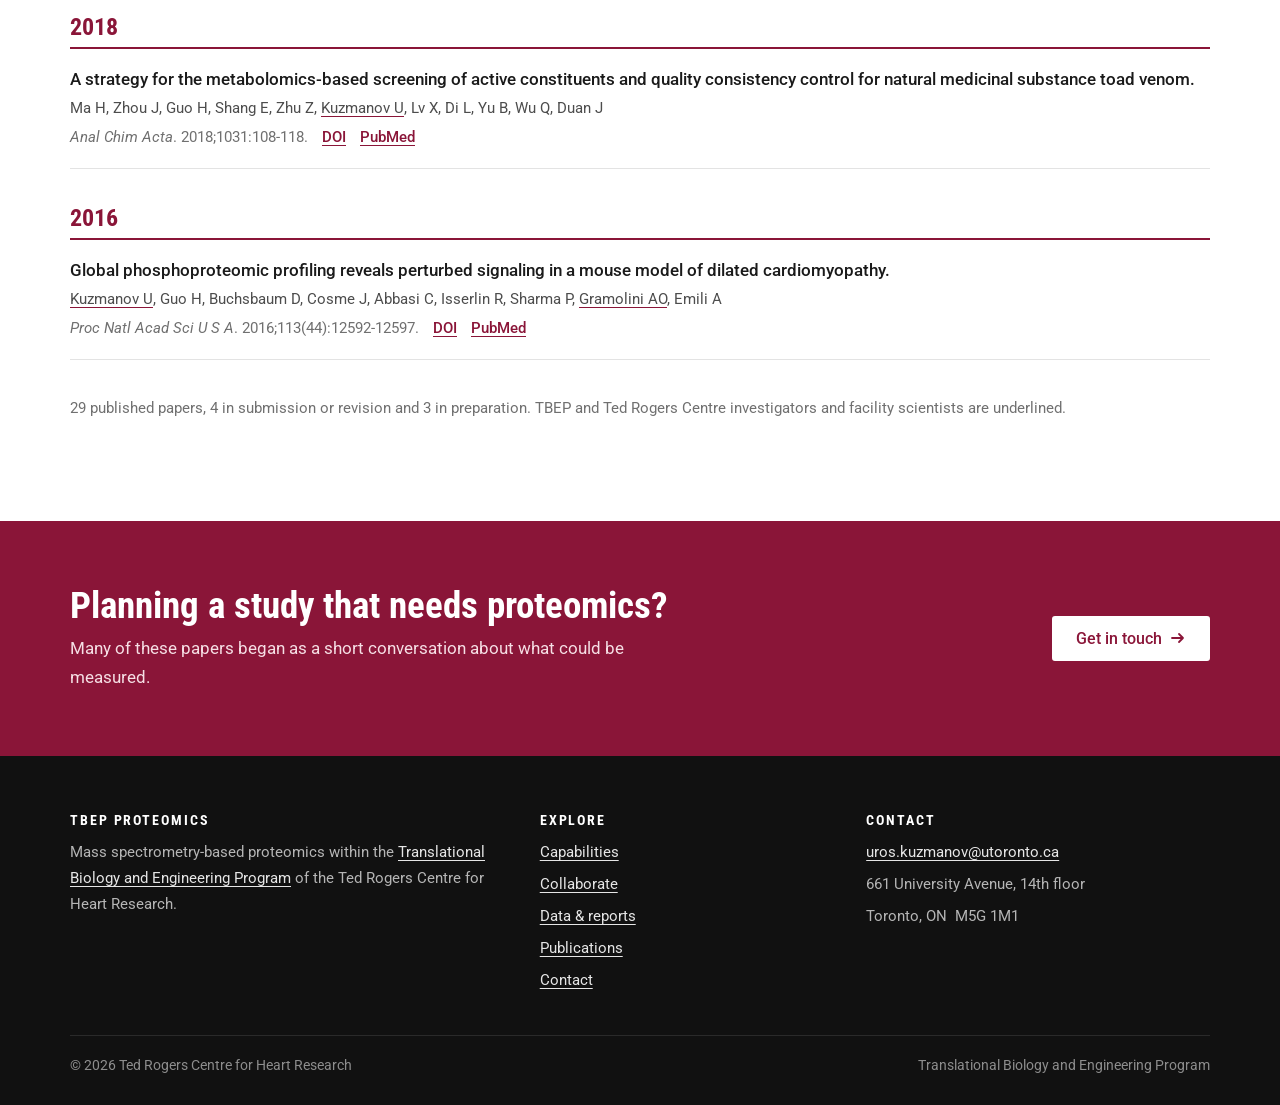
==== commit 36beffd4: "Nov 11 2026 1955" ====
--- a/publications.html
+++ b/publications.html
@@ -31,7 +31,7 @@
     <p class="eyebrow">Publications</p>
     <h1>TBEP proteomics papers.</h1>
     <p class="lead">Proteomics from the facility appears in work with TBEP and Ted Rogers Centre investigators and their clinical and academic partners, published in journals including <em>Nature Cardiovascular Research</em>, <em>Nature Biomedical Engineering</em>, <em>Nature Methods</em>, <em>Nature Communications</em>, <em>PNAS</em> and the <em>Journal of Clinical Investigation</em>.</p>
-    
+    <div class="actions"><dl class="stats"><div><dt>29</dt><dd>Publications</dd></div><div><dt>4</dt><dd>Submitted or in revision</dd></div><div><dt>3</dt><dd>In preparation</dd></div><div><dt>100+</dt><dd>Conference abstracts and presentations</dd></div></dl></div>
   </div>
 </section>
 
